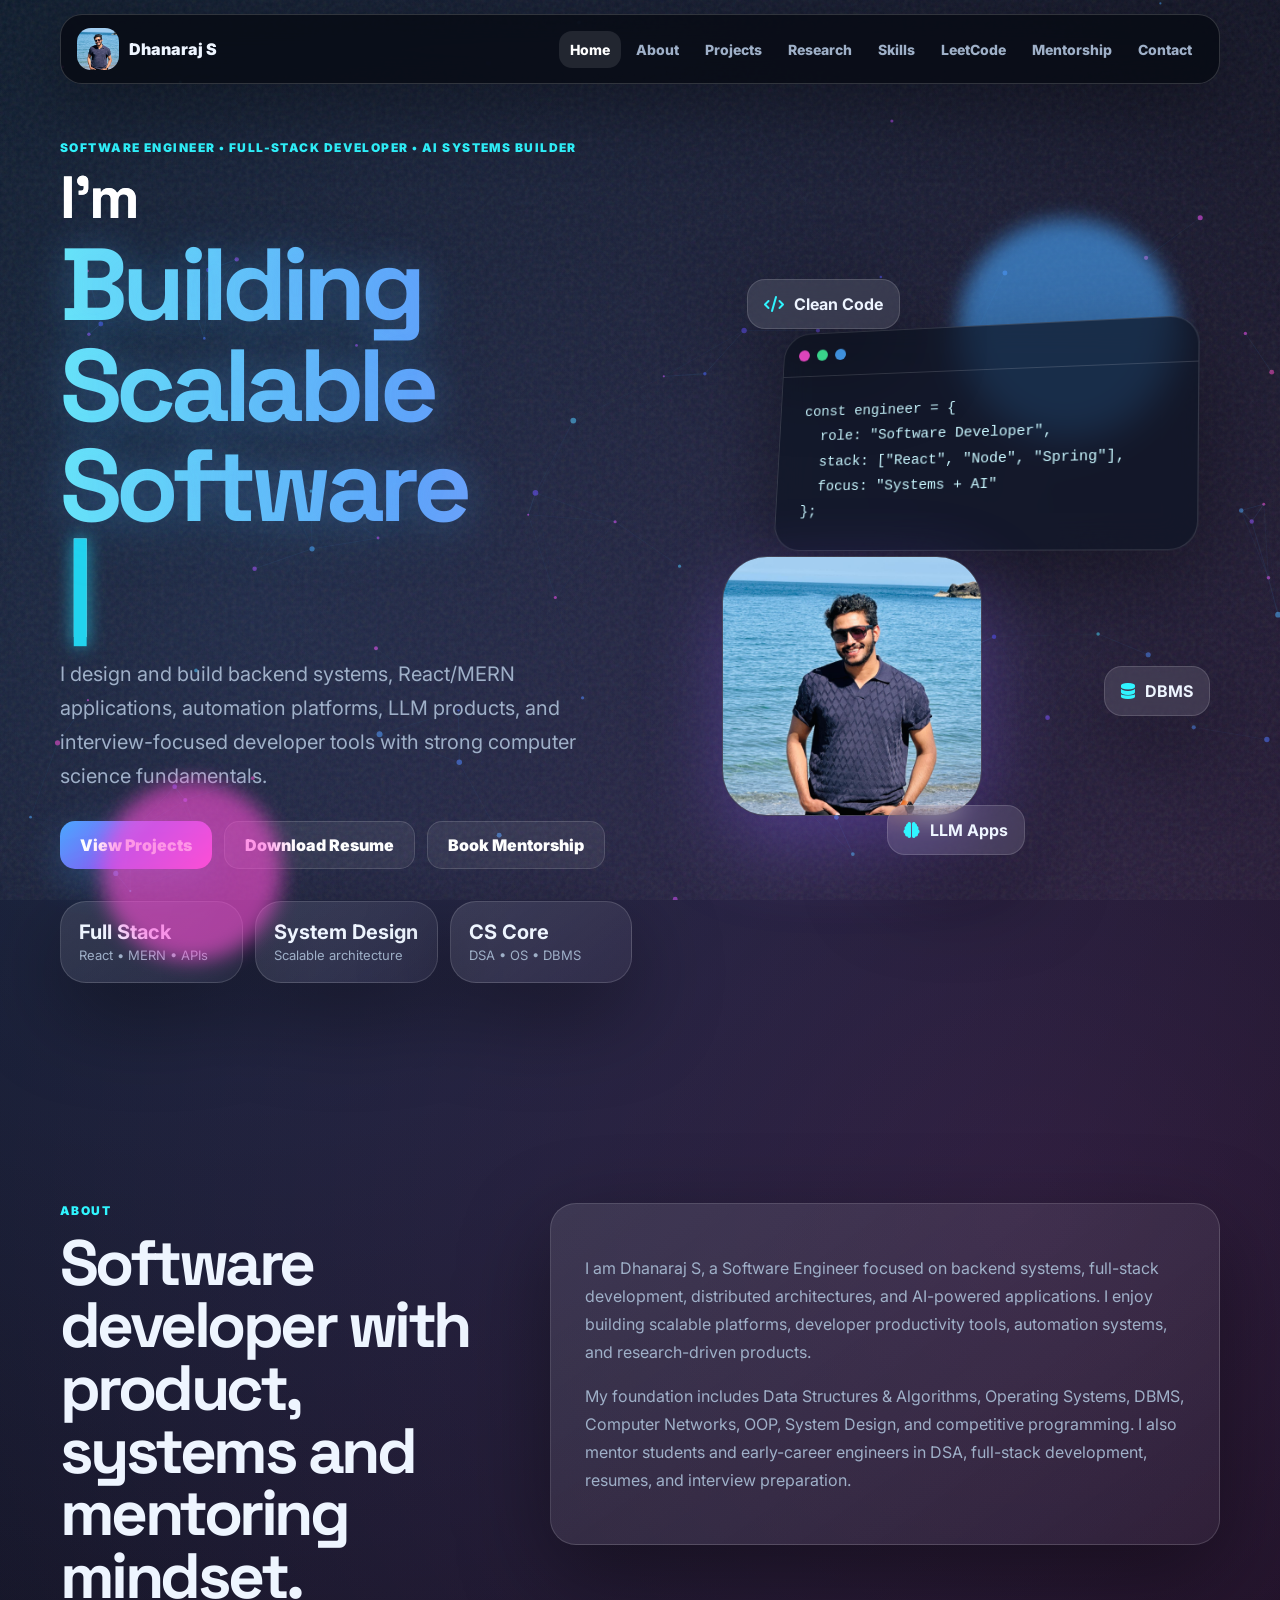
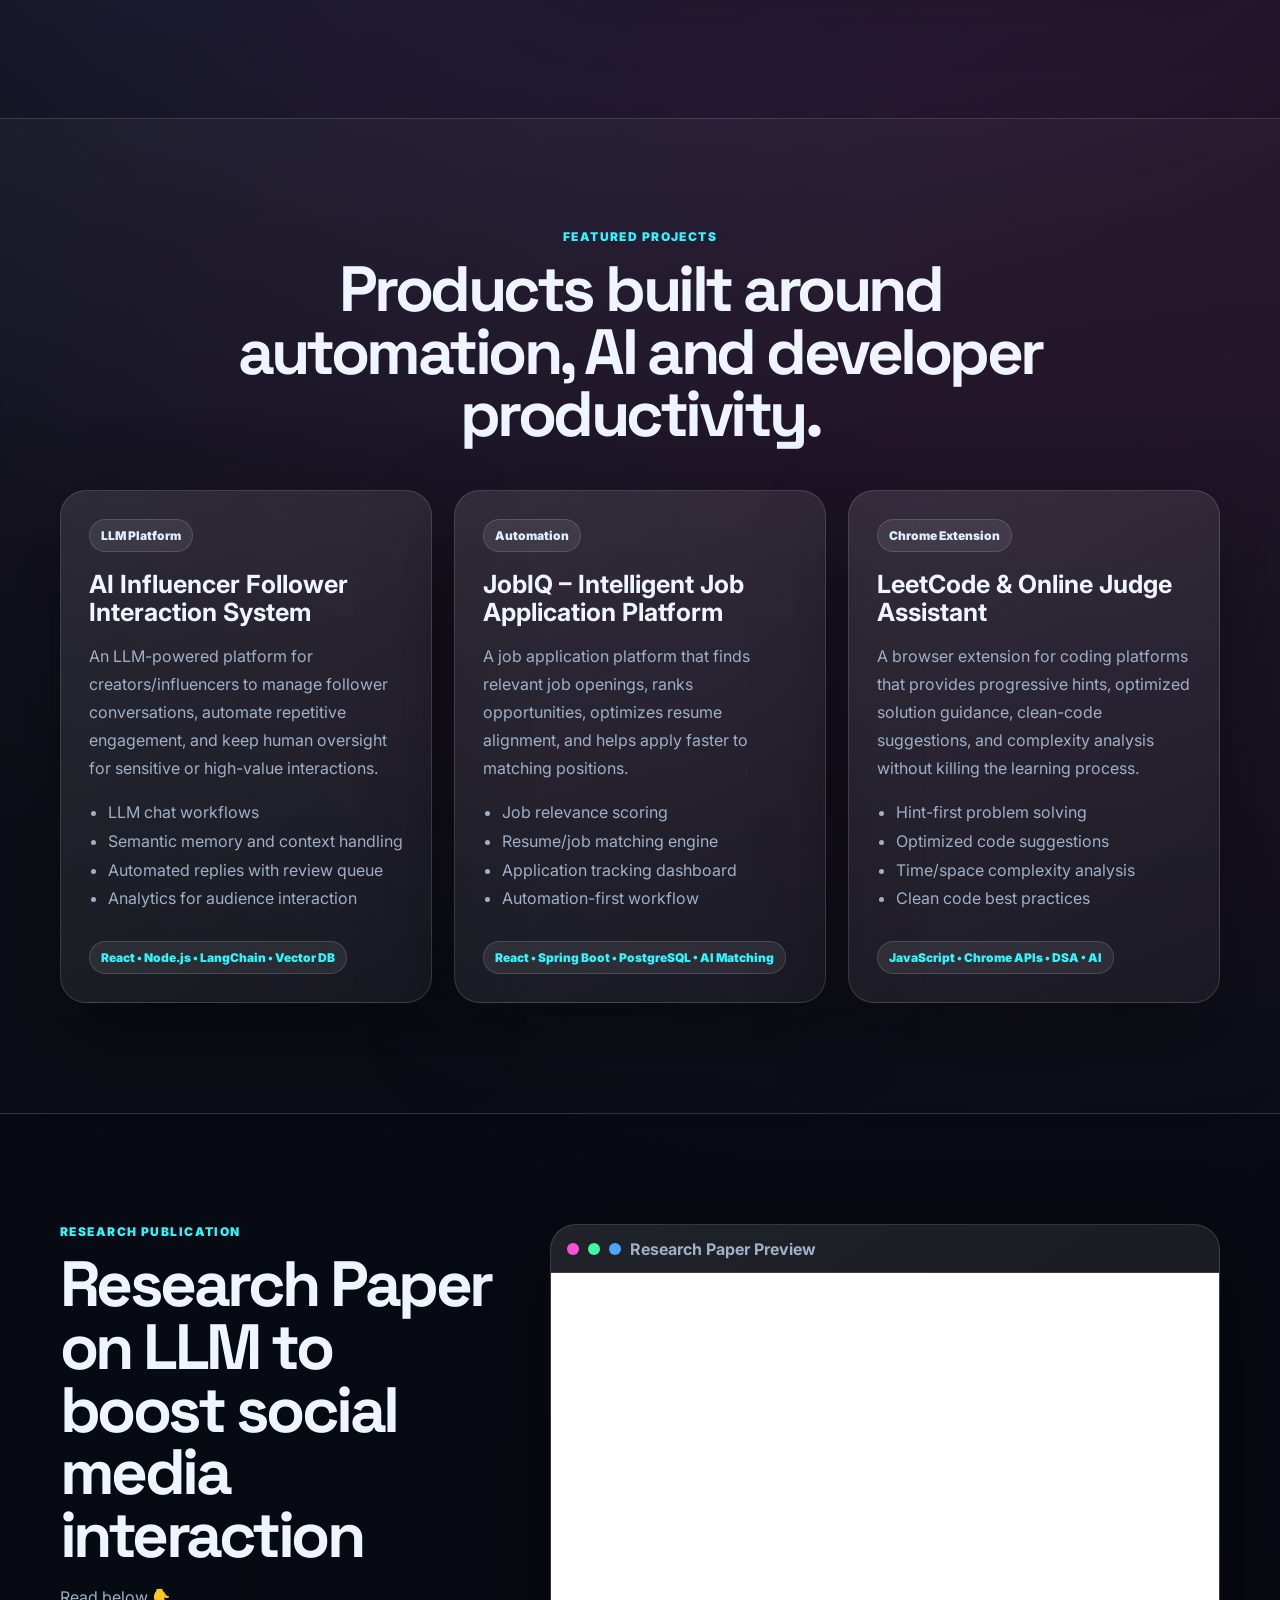
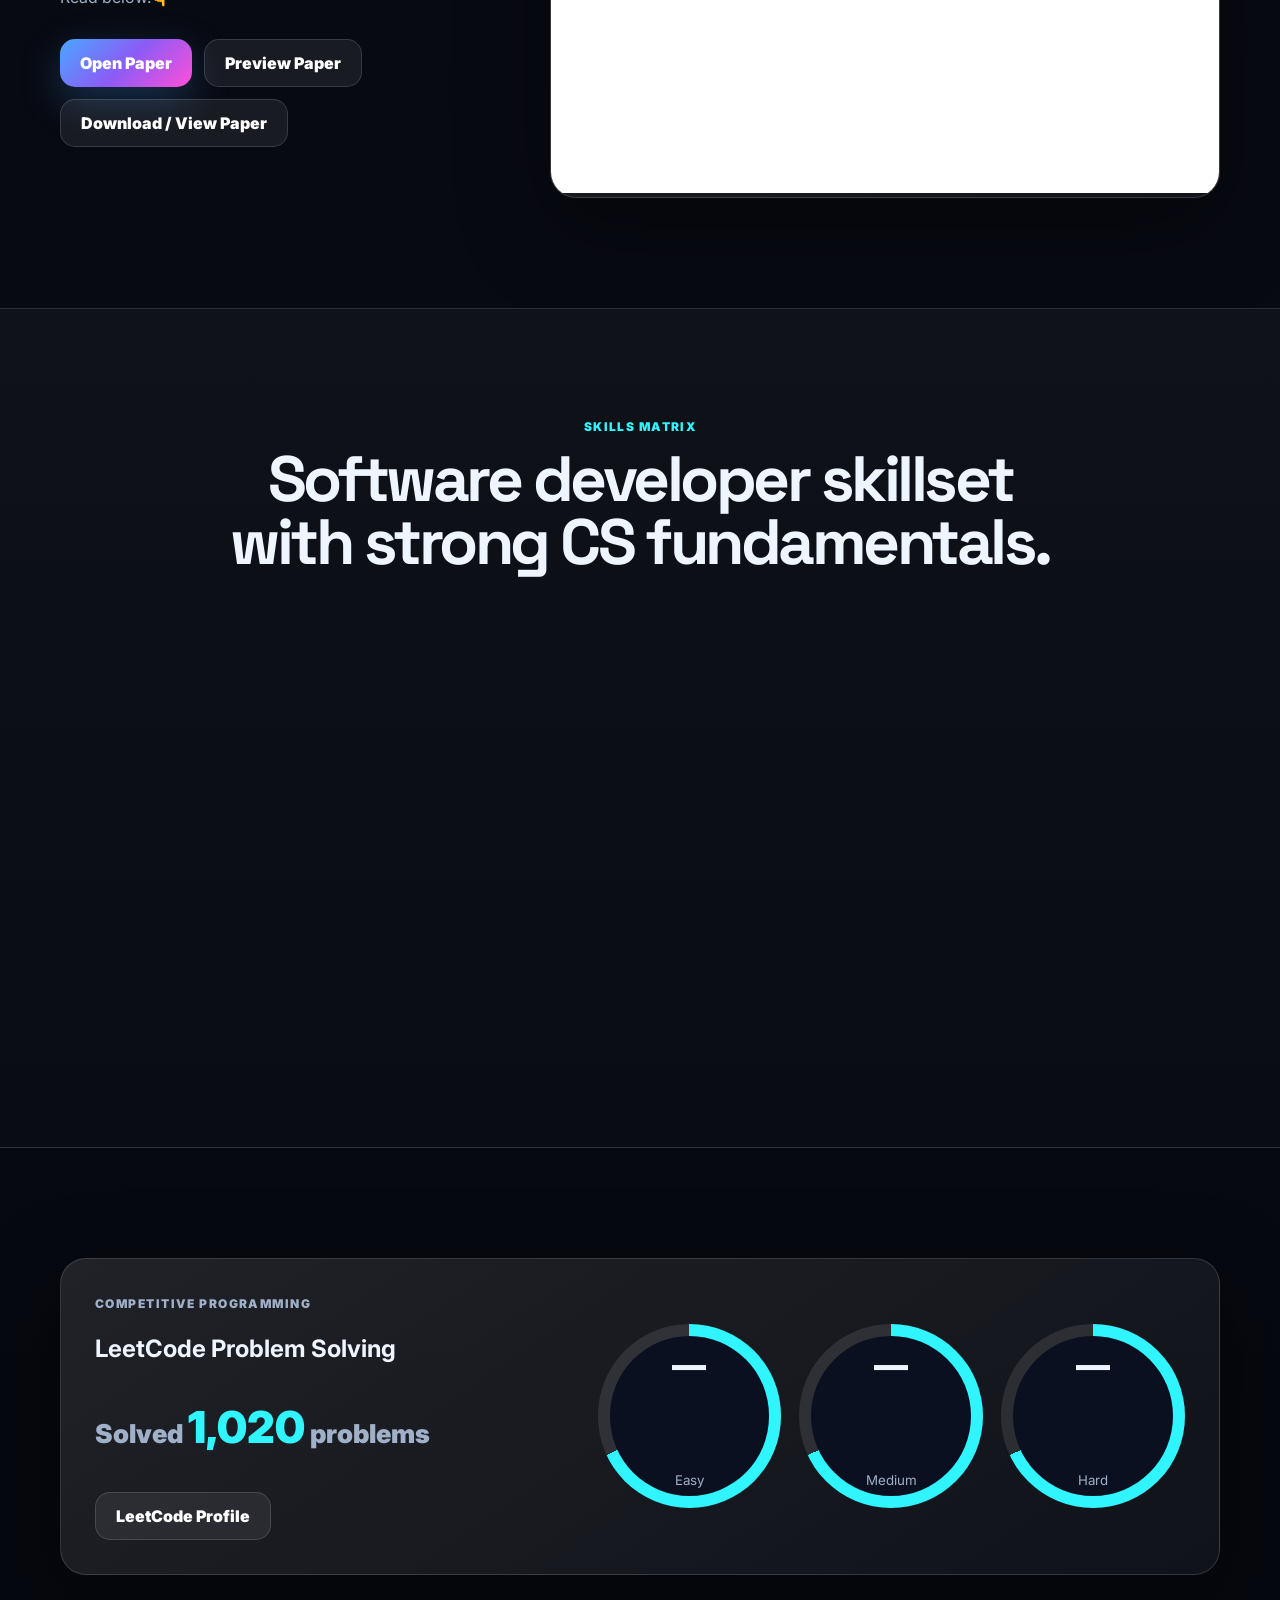
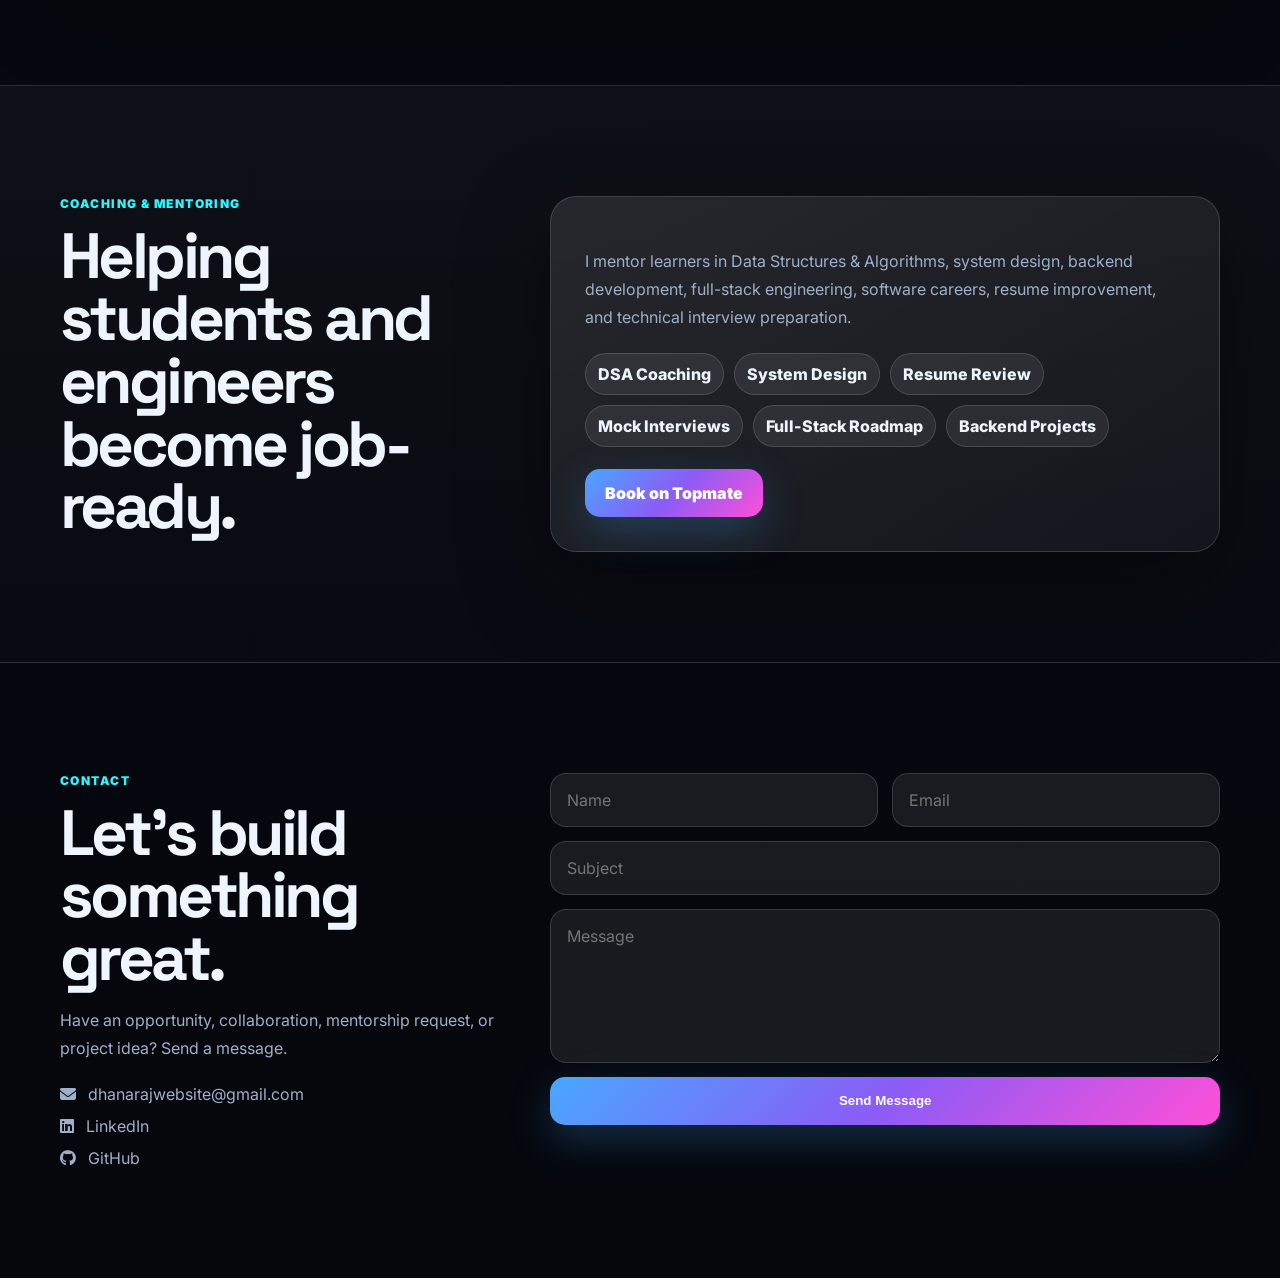
==== index.html @ f724cb5c "Add files via upload" ====
<!DOCTYPE html>
<html lang="en">
<head>
  <meta charset="UTF-8" />
  <meta name="viewport" content="width=device-width, initial-scale=1.0" />
  <title>Dhanaraj S | Software Engineer & Full-Stack Developer</title>
  <link rel="icon" href="favicon.ico" />
  <link rel="preconnect" href="https://fonts.googleapis.com" />
  <link rel="preconnect" href="https://fonts.gstatic.com" crossorigin />
  <link href="https://fonts.googleapis.com/css2?family=Inter:wght@400;500;600;700;800;900&family=Space+Grotesk:wght@500;600;700&display=swap" rel="stylesheet" />
  <link rel="stylesheet" href="https://cdnjs.cloudflare.com/ajax/libs/font-awesome/6.1.2/css/all.min.css" />
  <link rel="stylesheet" href="style.css" />
</head>
<body>
  <canvas id="meshCanvas" aria-hidden="true"></canvas>
  <div class="grain" aria-hidden="true"></div>

  <header class="site-header">
    <a class="brand" href="#home"><img src="images/profile_main.jpeg" alt="Dhanaraj S"><span>Dhanaraj S</span></a>
    <button class="nav-toggle" aria-label="Open navigation menu" aria-controls="primaryNav" aria-expanded="false"><span></span><span></span><span></span></button>
    <nav class="site-nav" id="primaryNav">
      <a href="#home">Home</a><a href="#about">About</a><a href="#projects">Projects</a><a href="#research">Research</a><a href="#skills">Skills</a><a href="#leetcode">LeetCode</a><a href="#mentorship">Mentorship</a><a href="#contact">Contact</a>
    </nav>
  </header>

  <main>
    <section class="hero section" id="home">
      <div class="hero-orb orb-a"></div><div class="hero-orb orb-b"></div>
      <div class="wrap hero-grid">
        <div class="hero-copy reveal">
          <p class="eyebrow">Software Engineer • Full-Stack Developer • AI Systems Builder</p>
          <h1><span class="typing-prefix">I’m</span> <span class="typing-gradient" id="typewriter">Building Scalable Software</span><span class="typing-cursor">|</span></h1>
          <p class="hero-text">I design and build backend systems, React/MERN applications, automation platforms, LLM products, and interview-focused developer tools with strong computer science fundamentals.</p>
          <div class="hero-actions">
            <a class="btn primary" href="#projects">View Projects</a>
            <a class="btn ghost" href="Dhanaraj_Resume_Latest.pdf">Download Resume</a>
            <a class="btn ghost" href="https://topmate.io/dhanaraj_sujatha10/">Book Mentorship</a>
          </div>
          <div class="metrics">
            <div><strong>Full Stack</strong><span>React • MERN • APIs</span></div>
            <div><strong>System Design</strong><span>Scalable architecture</span></div>
            <div><strong>CS Core</strong><span>DSA • OS • DBMS</span></div>
          </div>
        </div>
        <div class="hero-visual reveal delay-1">
          <div class="device-card float-card">
            <div class="code-top"><span></span><span></span><span></span></div>
            <pre><code>const engineer = {
  role: "Software Developer",
  stack: ["React", "Node", "Spring"],
  focus: "Systems + AI"
};</code></pre>
          </div>
          <div class="profile-sphere"><img src="images/profile_main.jpeg" alt="Dhanaraj S"></div>
          <div class="mini-card card-a"><i class="fa-solid fa-code"></i><b>Clean Code</b></div>
          <div class="mini-card card-b"><i class="fa-solid fa-database"></i><b>DBMS</b></div>
          <div class="mini-card card-c"><i class="fa-solid fa-brain"></i><b>LLM Apps</b></div>
        </div>
      </div>
    </section>

    <section class="section about" id="about">
      <div class="wrap two-col">
        <div class="section-title reveal"><p class="eyebrow">About</p><h2>Software developer with product, systems and mentoring mindset.</h2></div>
        <div class="glass reveal delay-1">
          <p>I am Dhanaraj S, a Software Engineer focused on backend systems, full-stack development, distributed architectures, and AI-powered applications. I enjoy building scalable platforms, developer productivity tools, automation systems, and research-driven products.</p>
          <p>My foundation includes Data Structures & Algorithms, Operating Systems, DBMS, Computer Networks, OOP, System Design, and competitive programming. I also mentor students and early-career engineers in DSA, full-stack development, resumes, and interview preparation.</p>
        </div>
      </div>
    </section>

    <section class="section projects dark" id="projects">
      <div class="wrap">
        <div class="section-title center reveal"><p class="eyebrow">Featured Projects</p><h2>Products built around automation, AI and developer productivity.</h2></div>
        <div class="project-grid">
          <article class="project-card reveal"><span class="tag">LLM Platform</span><h3>AI Influencer Follower Interaction System</h3><p>An LLM-powered platform for creators/influencers to manage follower conversations, automate repetitive engagement, and keep human oversight for sensitive or high-value interactions.</p><ul><li>LLM chat workflows</li><li>Semantic memory and context handling</li><li>Automated replies with review queue</li><li>Analytics for audience interaction</li></ul><div class="stack">React • Node.js • LangChain • Vector DB</div></article>
          <article class="project-card reveal delay-1"><span class="tag">Automation</span><h3>JobIQ – Intelligent Job Application Platform</h3><p>A job application platform that finds relevant job openings, ranks opportunities, optimizes resume alignment, and helps apply faster to matching positions.</p><ul><li>Job relevance scoring</li><li>Resume/job matching engine</li><li>Application tracking dashboard</li><li>Automation-first workflow</li></ul><div class="stack">React • Spring Boot • PostgreSQL • AI Matching</div></article>
          <article class="project-card reveal delay-2"><span class="tag">Chrome Extension</span><h3>LeetCode & Online Judge Assistant</h3><p>A browser extension for coding platforms that provides progressive hints, optimized solution guidance, clean-code suggestions, and complexity analysis without killing the learning process.</p><ul><li>Hint-first problem solving</li><li>Optimized code suggestions</li><li>Time/space complexity analysis</li><li>Clean code best practices</li></ul><div class="stack">JavaScript • Chrome APIs • DSA • AI</div></article>
        </div>
      </div>
    </section>

    <section class="section research" id="research">
      <div class="wrap research-grid">
        <div class="section-title reveal"><p class="eyebrow">Research Publication</p><h2>Research Paper on LLM to boost social media interaction</h2><p>Read below.👇</p><div class="hero-actions"><a class="btn primary" href="https://drive.google.com/file/d/1NjBheXpmYbpDRc-nkQURP0CThaM_tnl5/view?usp=sharing" target="_blank" rel="noreferrer">Open Paper</a><a class="btn ghost" href="#paperPreview">Preview Paper</a><a class="btn ghost" href="https://drive.google.com/file/d/1NjBheXpmYbpDRc-nkQURP0CThaM_tnl5/view?usp=sharing" target="_blank" rel="noreferrer">Download / View Paper</a></div></div>
        <div class="paper-card reveal delay-1" id="paperPreview"><div class="browser-bar"><span></span><span></span><span></span><b>Research Paper Preview</b></div><iframe title="Research paper preview" src="https://drive.google.com/file/d/1NjBheXpmYbpDRc-nkQURP0CThaM_tnl5/preview" allow="autoplay"></iframe></div>
      </div>
    </section>

    <section class="section skills dark" id="skills">
      <div class="wrap">
        <div class="section-title center reveal"><p class="eyebrow">Skills Matrix</p><h2>Software developer skillset with strong CS fundamentals.</h2></div>
        <div class="skill-matrix">
          <div class="skill-box reveal"><h3>Full-Stack</h3><p>React, Next.js, JavaScript, TypeScript, Tailwind, Redux, responsive UI</p></div>
          <div class="skill-box reveal"><h3>Backend</h3><p>Node.js, Express.js, Spring Boot, REST APIs, Auth, Microservices</p></div>
          <div class="skill-box reveal"><h3>MERN</h3><p>MongoDB, Express, React, Node.js, API design, deployment workflows</p></div>
          <div class="skill-box reveal"><h3>Databases</h3><p>PostgreSQL, MySQL, MongoDB, Redis, schema design, query optimization</p></div>
          <div class="skill-box reveal"><h3>Computer Science</h3><p>DSA, OS, DBMS, CN, OOP, Distributed Systems, System Design</p></div>
          <div class="skill-box reveal"><h3>AI & LLM</h3><p>LangChain, RAG, vector databases, prompt engineering, AI agents</p></div>
          <div class="skill-box reveal"><h3>DevOps</h3><p>Docker, Kubernetes, AWS, Linux, GitHub Actions, CI/CD</p></div>
          <div class="skill-box reveal"><h3>Competitive Programming</h3><p>LeetCode, algorithms, problem solving, interview preparation</p></div>
        </div>
      </div>
    </section>

    <section class="section leetcode" id="leetcode">
      <div class="wrap leetcode-card glass reveal">
        <div><p class="eyebrow">Competitive Programming</p><h2>LeetCode Problem Solving</h2><p class="solved">Solved <span class="prob-count" data-fallback="1020">loading…</span> problems</p><a class="btn ghost" href="https://leetcode.com/dan_stark123/">LeetCode Profile</a></div>
        <div class="rings"><div class="ring ring-easy"><span>—</span><small>Easy</small></div><div class="ring ring-medium"><span>—</span><small>Medium</small></div><div class="ring ring-hard"><span>—</span><small>Hard</small></div></div>
      </div>
    </section>

    <section class="section mentorship dark" id="mentorship">
      <div class="wrap two-col">
        <div class="section-title reveal"><p class="eyebrow">Coaching & Mentoring</p><h2>Helping students and engineers become job-ready.</h2></div>
        <div class="glass reveal delay-1"><p>I mentor learners in Data Structures & Algorithms, system design, backend development, full-stack engineering, software careers, resume improvement, and technical interview preparation.</p><div class="mentor-list"><span>DSA Coaching</span><span>System Design</span><span>Resume Review</span><span>Mock Interviews</span><span>Full-Stack Roadmap</span><span>Backend Projects</span></div><a class="btn primary" href="https://topmate.io/dhanaraj_sujatha10/">Book on Topmate</a></div>
      </div>
    </section>

    <section class="section contact" id="contact">
      <div class="wrap contact-grid">
        <div class="section-title reveal"><p class="eyebrow">Contact</p><h2>Let’s build something great.</h2><p>Have an opportunity, collaboration, mentorship request, or project idea? Send a message.</p><div class="contact-links"><a href="mailto:dhanarajwebsite@gmail.com"><i class="fa-solid fa-envelope"></i>dhanarajwebsite@gmail.com</a><a href="https://www.linkedin.com/in/dhanaraj-s-7a6147138"><i class="fa-brands fa-linkedin"></i>LinkedIn</a><a href="https://github.com/dhanarajappu456"><i class="fa-brands fa-github"></i>GitHub</a></div></div>
        <form class="contact-form reveal delay-1" id="contactForm" action="https://formsubmit.co/dhanarajwebsite@gmail.com" method="POST">
          <input type="hidden" name="_captcha" value="false"><input type="hidden" name="_template" value="table"><input type="hidden" name="_next" value="https://dhanarajappu456.github.io/thankyou.html"><input type="hidden" name="_subject" value="New portfolio contact message">
          <div class="form-row"><input type="text" placeholder="Name" name="name" required><input type="email" placeholder="Email" name="email" required></div>
          <input type="text" placeholder="Subject" name="subject" required><textarea name="message" placeholder="Message" rows="6" required></textarea>
          <button class="btn primary" type="submit">Send Message</button><p class="form-note"></p>
        </form>
      </div>
    </section>
  </main>
  <a class="scroll-up-btn" href="#home"><i class="fa-solid fa-arrow-up"></i></a>
  <script src="script.js"></script>
</body>
</html>
---- style.css ----
:root{--bg:#070b14;--bg2:#0b1020;--card:rgba(255,255,255,.075);--line:rgba(255,255,255,.14);--text:#eef5ff;--muted:#9fb0c8;--blue:#49a7ff;--cyan:#30f5ff;--violet:#8b5cf6;--pink:#ff4fd8;--green:#43f7a2;--shadow:0 30px 90px rgba(0,0,0,.4)}*{box-sizing:border-box}html{scroll-behavior:smooth;overflow-x:hidden}body{margin:0;background:radial-gradient(circle at 20% 10%,rgba(73,167,255,.18),transparent 28%),radial-gradient(circle at 80% 20%,rgba(255,79,216,.16),transparent 32%),linear-gradient(180deg,var(--bg),#080a12 55%,#05070d);color:var(--text);font-family:Inter,system-ui,sans-serif;overflow-x:hidden}a{color:inherit;text-decoration:none}img{max-width:100%;display:block}.wrap{width:min(1160px,calc(100% - 36px));margin:auto}.section{position:relative;padding:110px 0}.dark{background:linear-gradient(180deg,rgba(255,255,255,.035),rgba(255,255,255,.015));border-block:1px solid var(--line)}.grain{position:fixed;inset:0;pointer-events:none;opacity:.09;background-image:url("data:image/svg+xml,%3Csvg viewBox='0 0 250 250' xmlns='http://www.w3.org/2000/svg'%3E%3Cfilter id='n'%3E%3CfeTurbulence type='fractalNoise' baseFrequency='.8' numOctaves='3'/%3E%3C/filter%3E%3Crect width='100%25' height='100%25' filter='url(%23n)'/%3E%3C/svg%3E")}#meshCanvas{position:fixed;inset:0;width:100%;height:100%;pointer-events:none;z-index:-1}.site-header{position:fixed;top:14px;left:50%;transform:translateX(-50%);z-index:50;width:min(1160px,calc(100% - 28px));height:70px;display:flex;align-items:center;justify-content:space-between;padding:0 16px;border:1px solid rgba(255,255,255,.16);border-radius:22px;background:rgba(7,11,20,.86);box-shadow:0 20px 70px rgba(0,0,0,.35);backdrop-filter:blur(18px);contain:layout paint}.brand{display:flex;align-items:center;gap:10px;font-weight:900;white-space:nowrap}.brand img{width:42px;height:42px;border-radius:14px;object-fit:cover}.site-nav{display:flex;gap:4px;align-items:center}.site-nav a{padding:10px 11px;border-radius:13px;color:var(--muted);font-size:14px;font-weight:800;white-space:nowrap}.site-nav a:hover,.site-nav a.active{color:#fff;background:rgba(255,255,255,.1)}.nav-toggle{display:none;background:transparent;border:0;width:44px;height:44px}.nav-toggle span{display:block;height:2px;background:white;margin:7px;border-radius:9px}.hero{min-height:100vh;display:grid;place-items:center;padding-top:140px}.hero-grid{display:grid;grid-template-columns:1.05fr .95fr;gap:70px;align-items:center}.eyebrow{margin:0 0 14px;color:var(--cyan);font-weight:900;letter-spacing:.12em;text-transform:uppercase;font-size:12px}.hero h1,.section-title h2{font-family:"Space Grotesk",Inter,sans-serif;line-height:.98;letter-spacing:-.055em;margin:0}.hero h1{font-size:clamp(54px,8vw,104px);max-width:850px;background:linear-gradient(100deg,#fff,#bfe8ff 38%,#d8c8ff 70%,#fff);-webkit-background-clip:text;color:transparent}.hero-text{font-size:20px;line-height:1.7;color:var(--muted);max-width:760px}.btn{display:inline-flex;align-items:center;justify-content:center;gap:9px;min-height:48px;padding:0 20px;border-radius:15px;border:1px solid var(--line);font-weight:900;transition:transform .2s ease,background .2s ease}.btn:hover{transform:translateY(-3px)}.primary{background:linear-gradient(135deg,var(--blue),var(--violet),var(--pink));border:0;color:white;box-shadow:0 14px 40px rgba(73,167,255,.25)}.ghost{background:rgba(255,255,255,.07);color:white}.hero-actions{display:flex;gap:12px;flex-wrap:wrap;margin-top:28px}.metrics{display:grid;grid-template-columns:repeat(3,1fr);gap:12px;margin-top:32px}.metrics div,.glass,.project-card,.skill-box,.paper-card,.leetcode-card{border:1px solid var(--line);background:linear-gradient(145deg,rgba(255,255,255,.1),rgba(255,255,255,.045));border-radius:26px;box-shadow:var(--shadow)}.metrics div{padding:18px}.metrics strong{display:block;font-size:20px}.metrics span{color:var(--muted);font-size:13px}.hero-visual{position:relative;min-height:620px;perspective:1200px}.device-card{position:absolute;inset:70px 25px auto auto;width:430px;border:1px solid var(--line);border-radius:28px;background:rgba(12,18,34,.72);box-shadow:var(--shadow);backdrop-filter:blur(16px);transform:rotateY(-14deg) rotateX(8deg);overflow:hidden}.code-top{height:46px;display:flex;align-items:center;gap:8px;padding:0 16px;border-bottom:1px solid var(--line)}.code-top span,.browser-bar span{width:12px;height:12px;border-radius:50%;background:var(--pink)}.code-top span:nth-child(2),.browser-bar span:nth-child(2){background:var(--green)}.code-top span:nth-child(3),.browser-bar span:nth-child(3){background:var(--blue)}pre{margin:0;padding:26px;color:#c9f7ff;line-height:1.75;font-size:15px}.profile-sphere{position:absolute;left:20px;bottom:55px;width:260px;height:260px;border-radius:45px;overflow:hidden;border:1px solid var(--line);box-shadow:0 30px 80px rgba(139,92,246,.35);animation:float 5s ease-in-out infinite}.profile-sphere img{width:100%;height:100%;object-fit:cover}.mini-card{position:absolute;display:flex;align-items:center;gap:10px;padding:14px 16px;border:1px solid var(--line);border-radius:18px;background:rgba(255,255,255,.1);box-shadow:var(--shadow);backdrop-filter:blur(12px);font-weight:900;animation:float 6s ease-in-out infinite}.mini-card i{color:var(--cyan)}.card-a{top:28px;left:45px}.card-b{right:10px;bottom:155px;animation-delay:1s}.card-c{left:185px;bottom:16px;animation-delay:2s}.hero-orb{position:absolute;border-radius:50%;filter:blur(10px);opacity:.6;animation:pulse 7s ease-in-out infinite}.orb-a{width:220px;height:220px;right:8%;top:20%;background:var(--blue)}.orb-b{width:180px;height:180px;left:8%;bottom:12%;background:var(--pink);animation-delay:2s}.two-col,.research-grid,.contact-grid{display:grid;grid-template-columns:.8fr 1.2fr;gap:44px;align-items:start}.section-title h2{font-size:clamp(38px,5vw,68px)}.section-title p:not(.eyebrow),.glass p,.project-card p,.skill-box p{color:var(--muted);line-height:1.75}.center{text-align:center;max-width:860px;margin:0 auto 44px}.glass{padding:34px}.project-grid{display:grid;grid-template-columns:repeat(3,1fr);gap:22px}.project-card{padding:28px;position:relative;overflow:hidden;transition:.25s ease}.project-card:before{content:"";position:absolute;inset:-1px;background:linear-gradient(135deg,rgba(73,167,255,.2),transparent,rgba(255,79,216,.18));opacity:0;transition:.25s}.project-card:hover{transform:translateY(-8px)}.project-card:hover:before{opacity:1}.project-card>*{position:relative}.tag,.stack{display:inline-flex;border:1px solid var(--line);border-radius:999px;padding:8px 11px;color:#dceeff;background:rgba(255,255,255,.08);font-weight:900;font-size:12px}.project-card h3{font-size:25px;line-height:1.12;margin:18px 0 10px}.project-card ul{color:var(--muted);line-height:1.8;padding-left:19px}.stack{margin-top:12px;color:var(--cyan)}.paper-card{overflow:hidden}.browser-bar{height:48px;display:flex;align-items:center;gap:9px;padding:0 16px;border-bottom:1px solid var(--line);color:var(--muted)}.paper-card iframe{width:100%;height:520px;border:0;background:white}.paper-note{padding:0 18px 18px;color:var(--muted)}.skill-matrix{display:grid;grid-template-columns:repeat(4,1fr);gap:18px}.skill-box{padding:24px}.skill-box h3{margin:0 0 10px}.leetcode-card{padding:34px;display:grid;grid-template-columns:.9fr 1.1fr;gap:22px;align-items:center}.solved{font-size:26px;font-weight:900}.prob-count{font-size:44px;color:var(--cyan)}.rings{display:grid;grid-template-columns:repeat(3,1fr);gap:18px}.ring{--p:0;aspect-ratio:1;border-radius:50%;display:grid;place-items:center;background:conic-gradient(var(--cyan) calc(var(--p)*1%),rgba(255,255,255,.1) 0);position:relative}.ring:before{content:"";position:absolute;inset:12px;border-radius:50%;background:#0b1020}.ring span,.ring small{position:relative;z-index:1}.ring span{font-size:34px;font-weight:900}.ring small{display:block;color:var(--muted);margin-top:46px}.mentor-list{display:flex;gap:10px;flex-wrap:wrap;margin:22px 0}.mentor-list span{padding:10px 12px;border-radius:999px;background:rgba(255,255,255,.08);border:1px solid var(--line);font-weight:800}.contact-links{display:grid;gap:12px;margin-top:22px}.contact-links a{display:flex;gap:12px;align-items:center;color:var(--muted)}.contact-form{display:grid;gap:14px}.form-row{display:grid;grid-template-columns:1fr 1fr;gap:14px}input,textarea{width:100%;border:1px solid var(--line);border-radius:16px;background:rgba(255,255,255,.08);color:white;padding:16px;font:inherit;outline:none}textarea{resize:vertical}.form-note{min-height:20px;color:var(--cyan);margin:0}.scroll-up-btn{position:fixed;right:22px;bottom:22px;width:48px;height:48px;border-radius:16px;background:linear-gradient(135deg,var(--blue),var(--violet));display:grid;place-items:center;opacity:0;pointer-events:none;transition:.2s;z-index:40}.scroll-up-btn.show{opacity:1;pointer-events:auto}.reveal{opacity:0;transform:translateY(28px);transition:.7s ease}.reveal.visible{opacity:1;transform:none}.delay-1{transition-delay:.12s}.delay-2{transition-delay:.22s}@keyframes float{50%{transform:translateY(-16px) rotate(-1deg)}}@keyframes pulse{50%{transform:scale(1.16);opacity:.35}}
@media(max-width:980px){body{background:#070b14}.site-header{top:0;left:0;right:0;width:100%;height:64px;transform:none;border-radius:0;border-left:0;border-right:0;padding:0 14px;backdrop-filter:none;background:rgba(7,11,20,.97)}.nav-toggle{display:block}.site-nav{position:fixed;top:64px;left:0;right:0;width:100%;display:grid;grid-template-columns:1fr;background:#09101f;border-bottom:1px solid var(--line);padding:10px;max-height:0;overflow:hidden;transition:max-height .25s ease}.site-nav.open{max-height:520px}.site-nav a{padding:14px;width:100%}.section{padding:78px 0}.hero{padding-top:105px;min-height:auto}.hero-grid,.two-col,.research-grid,.contact-grid,.leetcode-card{grid-template-columns:1fr;gap:28px}.hero h1{font-size:clamp(44px,12vw,70px)}.hero-text{font-size:17px}.metrics{grid-template-columns:1fr}.hero-visual{min-height:440px}.device-card{position:relative;inset:auto;width:100%;transform:none;backdrop-filter:none}.profile-sphere{width:150px;height:150px;left:12px;bottom:8px;border-radius:30px;animation:none}.mini-card{animation:none;backdrop-filter:none}.card-a{top:8px;left:8px}.card-b{right:8px;bottom:95px}.card-c{left:auto;right:8px;bottom:18px}.project-grid,.skill-matrix{grid-template-columns:1fr}.paper-card iframe{height:420px}.rings{grid-template-columns:1fr}.ring{max-width:220px;margin:auto}.hero-orb,#meshCanvas{display:none}.form-row{grid-template-columns:1fr}.btn:hover,.project-card:hover{transform:none}.reveal{transition:.45s ease;transform:translateY(14px)}}@media(max-width:520px){.wrap{width:min(100% - 24px,1160px)}.hero-actions{display:grid}.hero-actions .btn{width:100%}.section-title h2{font-size:36px}.hero h1{font-size:42px}.glass,.project-card,.skill-box,.leetcode-card{border-radius:20px;padding:22px}.paper-card iframe{height:360px}.profile-sphere{display:none}.mini-card{font-size:12px;padding:10px}.brand span{font-size:15px}.brand img{width:36px;height:36px}.prob-count{font-size:36px}}@media(prefers-reduced-motion:reduce){*,*::before,*::after{animation:none!important;transition:none!important;scroll-behavior:auto!important}}

/* COMPLETE MOBILE + HERO TYPING FIX */
.typing-prefix{display:block;color:#ffffff;-webkit-text-fill-color:#ffffff;background:none;font-size:.58em;letter-spacing:-.035em;margin-bottom:8px}
.typing-gradient{display:inline-block;min-height:1.05em;background:linear-gradient(90deg,#67e8f9 0%,#60a5fa 28%,#a78bfa 58%,#f0abfc 82%,#ffffff 100%);background-size:220% auto;-webkit-background-clip:text;background-clip:text;-webkit-text-fill-color:transparent;color:#dbeafe;text-shadow:0 0 38px rgba(96,165,250,.24);animation:textShine 5.5s linear infinite;filter:drop-shadow(0 8px 30px rgba(34,211,238,.13))}.typing-cursor{display:inline-block;margin-left:7px;color:#22d3ee;-webkit-text-fill-color:#22d3ee;animation:cursorBlink .78s steps(2,end) infinite;text-shadow:0 0 18px rgba(34,211,238,.75)}
@keyframes textShine{to{background-position:220% center}}@keyframes cursorBlink{50%{opacity:0}}

@media(max-width:980px){
  body{background:radial-gradient(circle at 15% 7%,rgba(34,211,238,.20),transparent 34%),radial-gradient(circle at 92% 18%,rgba(167,139,250,.18),transparent 36%),radial-gradient(circle at 50% 100%,rgba(73,167,255,.10),transparent 42%),#070b14;}
  .grain{opacity:.06}.site-header{height:66px;min-height:66px;will-change:auto;contain:none;box-shadow:0 16px 50px rgba(0,0,0,.42)}
  .nav-toggle{display:grid;place-items:center;position:relative;z-index:70;border:1px solid rgba(255,255,255,.14);border-radius:14px;background:rgba(255,255,255,.06);padding:0;flex:0 0 44px}.nav-toggle span{position:absolute;width:22px;height:2px;margin:0;transition:transform .22s ease,opacity .18s ease,top .22s ease}.nav-toggle span:nth-child(1){top:14px}.nav-toggle span:nth-child(2){top:21px}.nav-toggle span:nth-child(3){top:28px}.nav-toggle.active span:nth-child(1){top:21px;transform:rotate(45deg)}.nav-toggle.active span:nth-child(2){opacity:0}.nav-toggle.active span:nth-child(3){top:21px;transform:rotate(-45deg)}
  .site-nav{position:fixed;top:76px;left:12px;right:12px;width:auto;display:grid;grid-template-columns:1fr;border:1px solid rgba(255,255,255,.16);border-radius:24px;background:linear-gradient(180deg,rgba(10,16,32,.98),rgba(7,11,20,.98));box-shadow:0 26px 80px rgba(0,0,0,.55);padding:12px;max-height:none;overflow:hidden;opacity:0;pointer-events:none;transform:translateY(-14px) scale(.98);transition:opacity .22s ease,transform .22s ease;backdrop-filter:none;z-index:60}.site-nav.open{opacity:1;pointer-events:auto;transform:translateY(0) scale(1);max-height:none}.site-nav a{padding:15px 16px;border-radius:16px;font-size:15px;border:1px solid transparent}.site-nav a:active,.site-nav a:hover,.site-nav a.active{background:rgba(96,165,250,.13);border-color:rgba(96,165,250,.18)}body.nav-open{overflow:hidden}.hero{overflow:hidden}.hero:before{content:"";position:absolute;inset:72px 8px auto 8px;height:360px;border-radius:40px;background:radial-gradient(circle at 20% 25%,rgba(34,211,238,.22),transparent 34%),radial-gradient(circle at 82% 28%,rgba(244,114,182,.18),transparent 32%),linear-gradient(135deg,rgba(255,255,255,.055),rgba(255,255,255,.015));border:1px solid rgba(255,255,255,.08);z-index:-1;transform:translateZ(0)}
  .hero h1{font-size:clamp(42px,11vw,70px);line-height:1.02}.typing-prefix{font-size:.46em;margin-bottom:6px}.typing-gradient{filter:drop-shadow(0 6px 18px rgba(34,211,238,.16))}.hero-text{color:#c8d8f4}.hero-visual{min-height:470px}.device-card{background:linear-gradient(145deg,rgba(18,27,52,.92),rgba(9,14,28,.88));box-shadow:0 24px 70px rgba(73,167,255,.16);border-color:rgba(255,255,255,.15);transform:perspective(900px) rotateX(0deg)}.profile-sphere{display:block;width:138px;height:138px;left:10px;bottom:24px;animation:mobileFloat 5s ease-in-out infinite;box-shadow:0 22px 55px rgba(139,92,246,.3)}.mini-card{background:rgba(12,18,34,.84);box-shadow:0 16px 38px rgba(0,0,0,.34);animation:mobileFloat 6s ease-in-out infinite}.card-b{animation-delay:.7s}.card-c{animation-delay:1.2s}.hero-orb{display:block;filter:blur(18px);opacity:.32;animation:mobilePulse 8s ease-in-out infinite;pointer-events:none}.orb-a{width:170px;height:170px;right:-56px;top:130px}.orb-b{width:140px;height:140px;left:-45px;bottom:35%;}.metrics div,.glass,.project-card,.skill-box,.paper-card,.leetcode-card{box-shadow:0 18px 55px rgba(0,0,0,.28);background:linear-gradient(145deg,rgba(255,255,255,.095),rgba(255,255,255,.04))}.project-card:hover,.btn:hover{transform:none}@keyframes mobileFloat{50%{transform:translateY(-10px)}}@keyframes mobilePulse{50%{transform:scale(1.08);opacity:.22}}
}
@media(max-width:520px){.hero h1{font-size:clamp(37px,11vw,48px)}.hero:before{height:330px;border-radius:28px}.hero-visual{min-height:435px}.profile-sphere{width:126px;height:126px}.mini-card{font-size:12px;padding:10px 11px}.paper-card iframe{height:390px}.typing-cursor{margin-left:4px}.section{padding:70px 0}.site-nav{top:74px}}
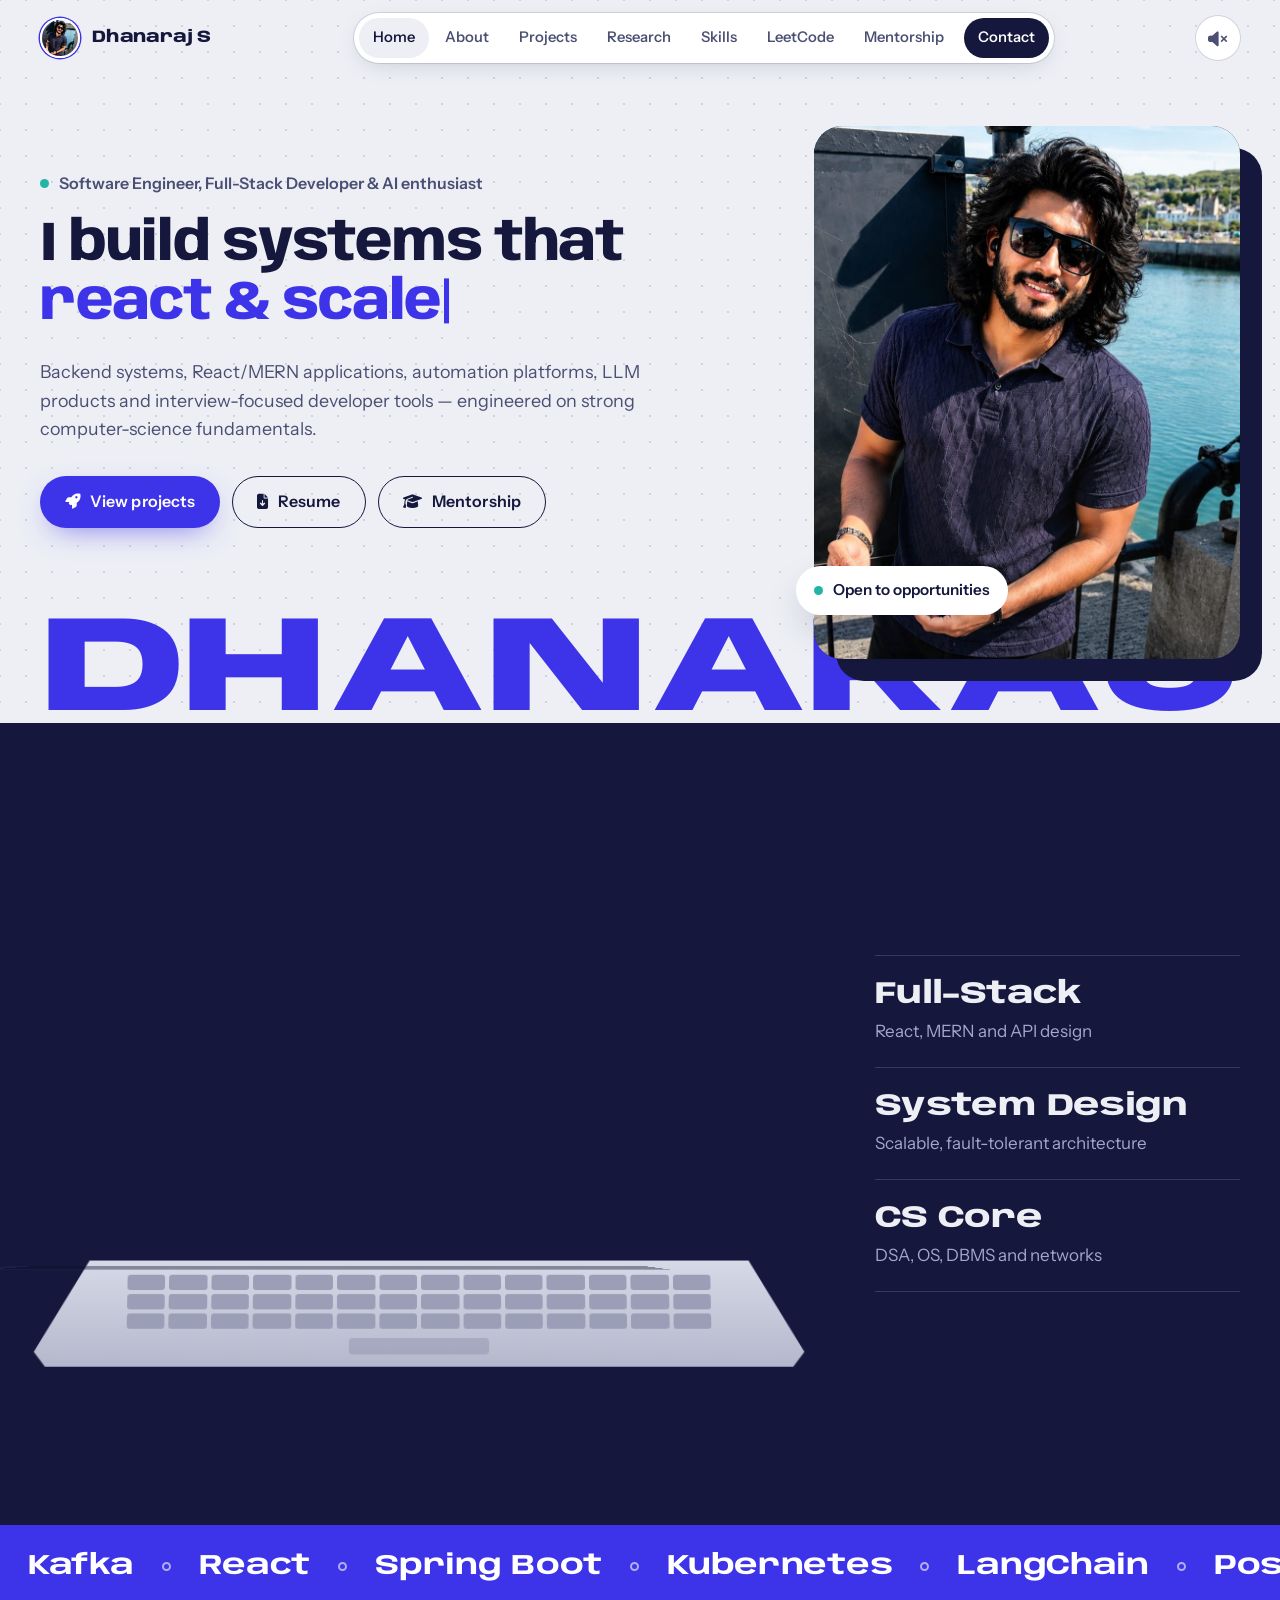
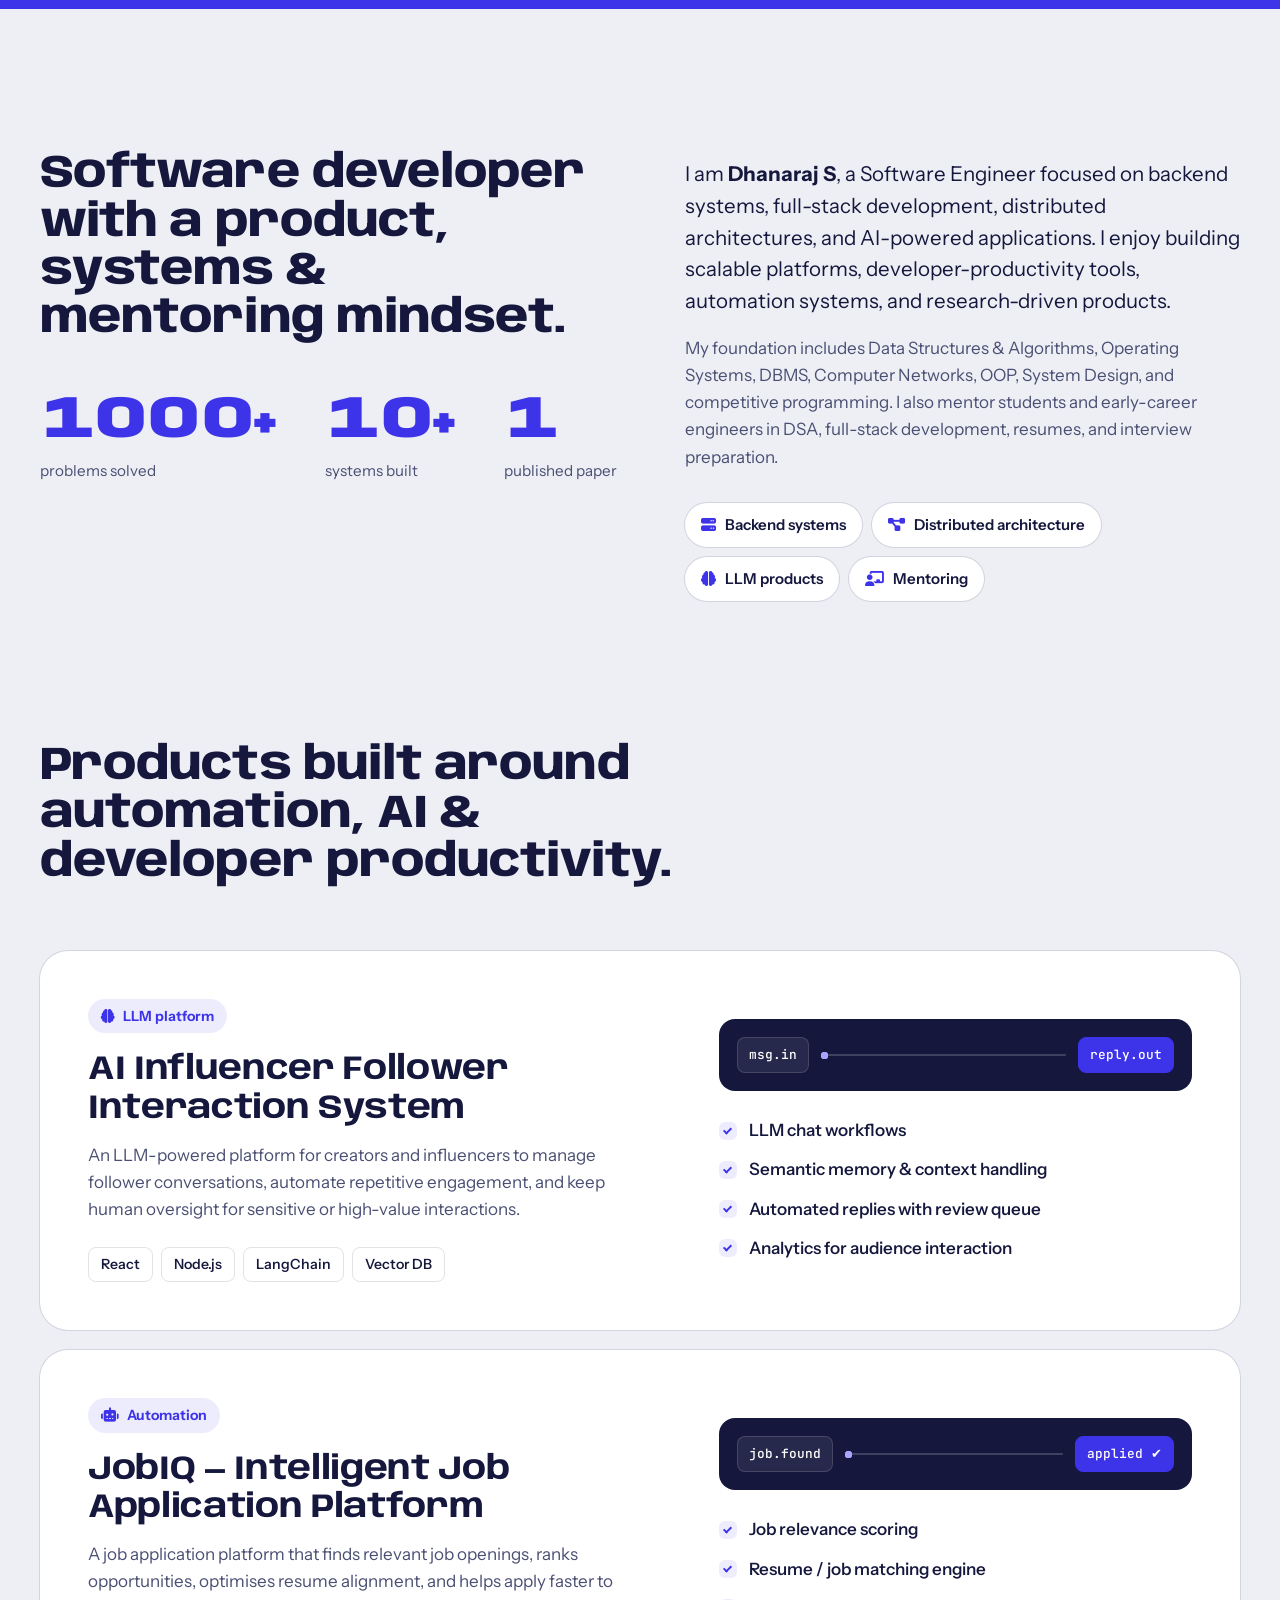
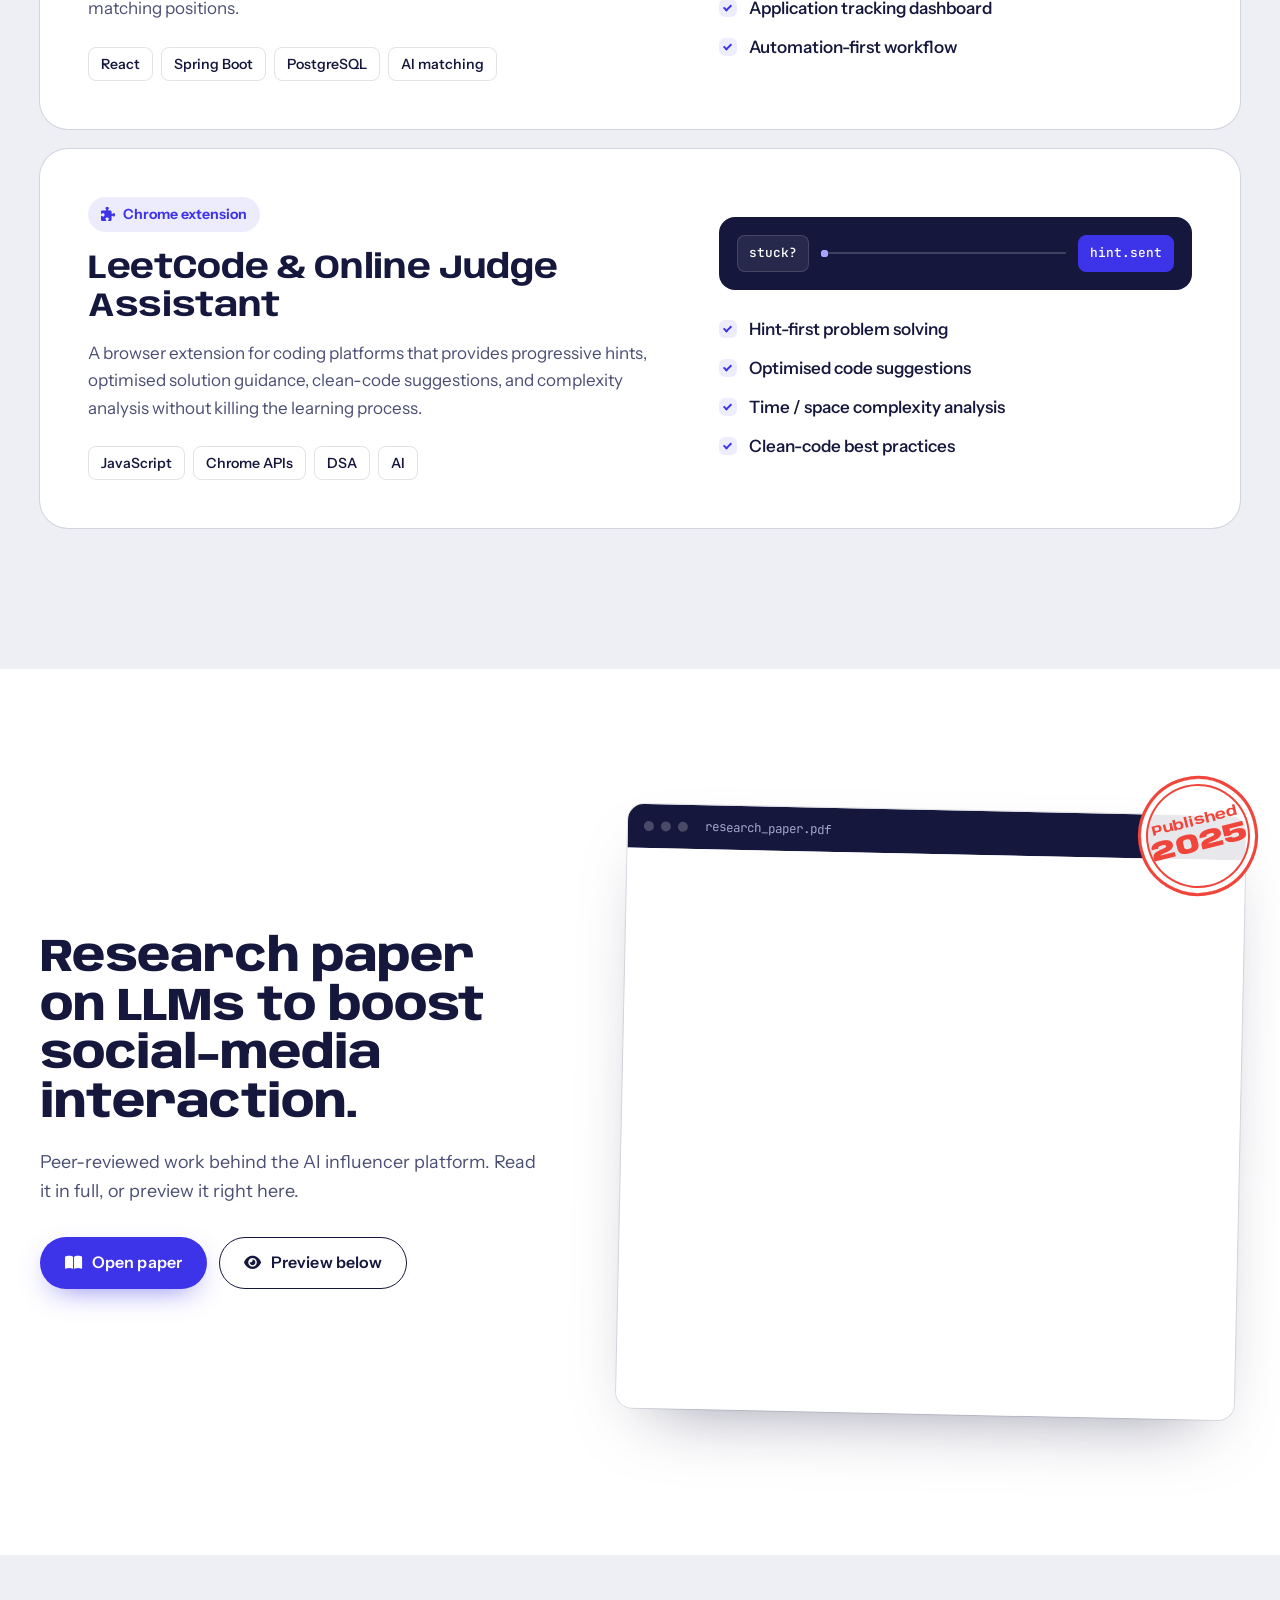
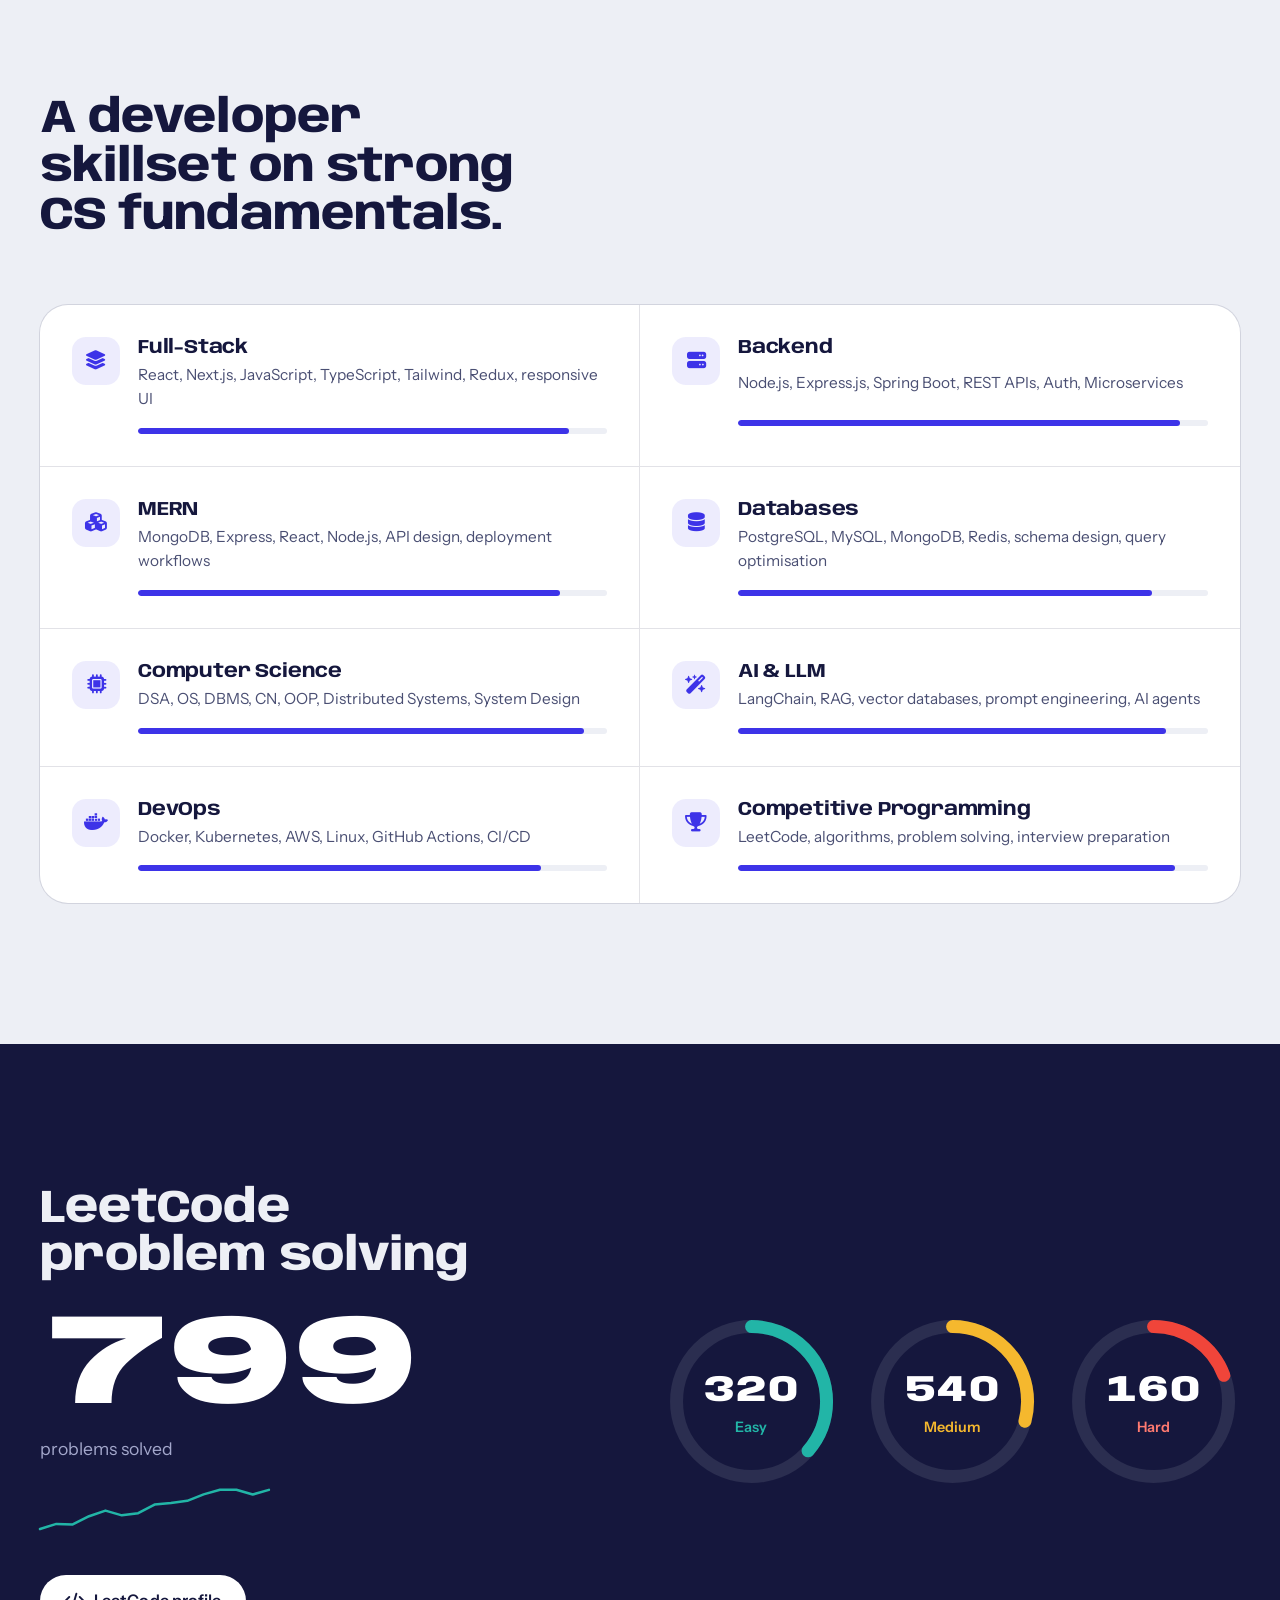
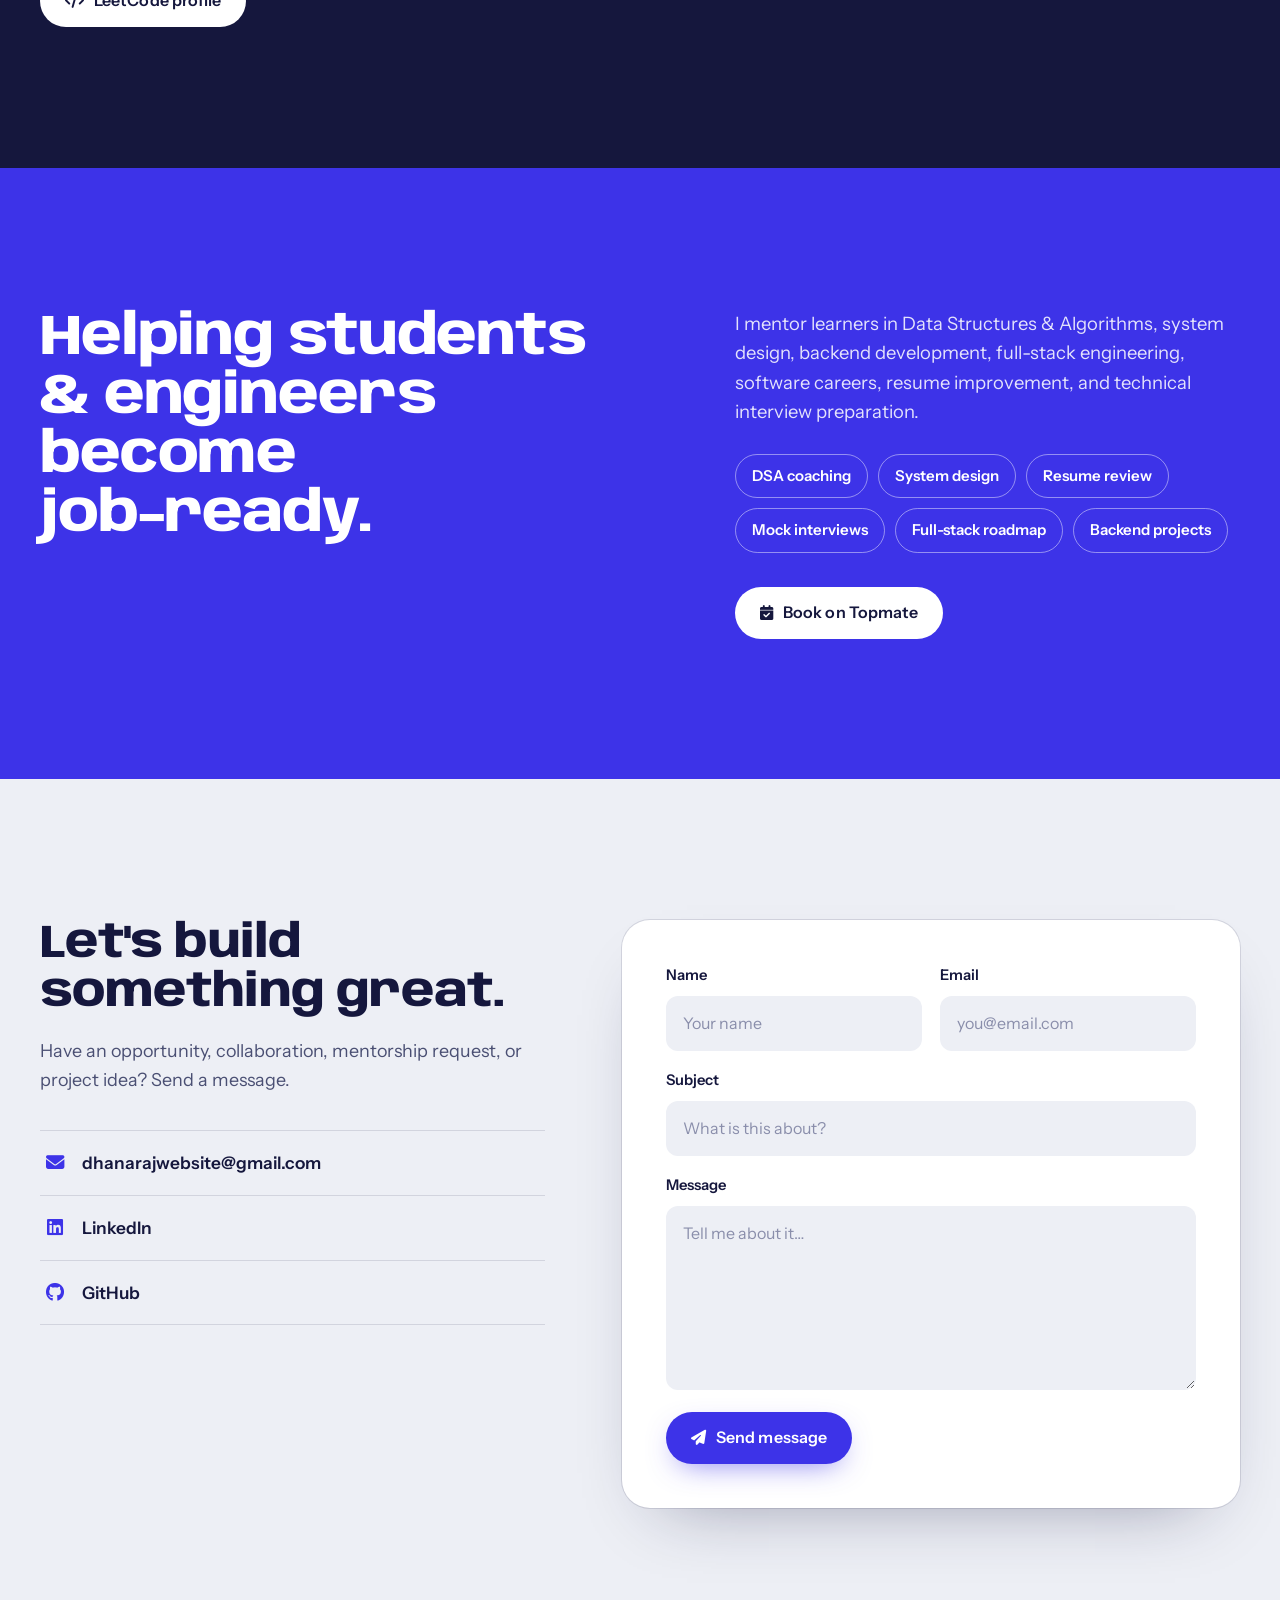
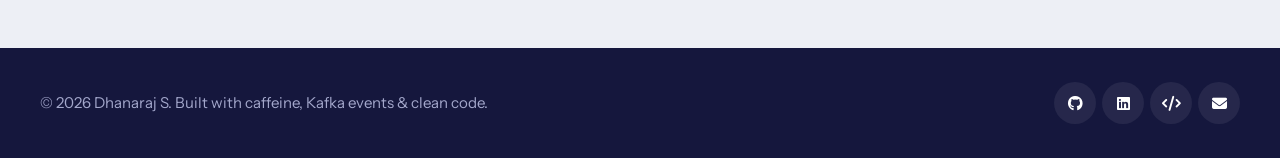
==== commit 02ac86a1: "Add files via upload" ====
--- a/index.html
+++ b/index.html
@@ -3,133 +3,369 @@
 <head>
   <meta charset="UTF-8" />
   <meta name="viewport" content="width=device-width, initial-scale=1.0" />
-  <title>Dhanaraj S | Software Engineer & Full-Stack Developer</title>
+  <title>Dhanaraj S | Software Engineer · Full-Stack Developer · AI Systems</title>
+  <meta name="description" content="Portfolio of Dhanaraj S — Software Engineer, Full-Stack Developer and AI systems builder. Projects, published research, skills and mentorship." />
+  <meta name="theme-color" content="#3D33E8" />
+  <meta property="og:title" content="Dhanaraj S — Software Engineer" />
+  <meta property="og:description" content="Backend systems, React/MERN apps, LLM products and developer tools." />
+  <meta property="og:image" content="images/profile_main.jpeg" />
   <link rel="icon" href="favicon.ico" />
   <link rel="preconnect" href="https://fonts.googleapis.com" />
   <link rel="preconnect" href="https://fonts.gstatic.com" crossorigin />
-  <link href="https://fonts.googleapis.com/css2?family=Inter:wght@400;500;600;700;800;900&family=Space+Grotesk:wght@500;600;700&display=swap" rel="stylesheet" />
-  <link rel="stylesheet" href="https://cdnjs.cloudflare.com/ajax/libs/font-awesome/6.1.2/css/all.min.css" />
+  <link href="https://fonts.googleapis.com/css2?family=Anybody:wdth,wght@50..150,300..900&family=Instrument+Sans:wdth,wght@75..100,400..700&family=JetBrains+Mono:wght@400;500&display=swap" rel="stylesheet" />
+  <link rel="stylesheet" href="https://cdnjs.cloudflare.com/ajax/libs/font-awesome/6.5.1/css/all.min.css" />
   <link rel="stylesheet" href="style.css" />
 </head>
 <body>
-  <canvas id="meshCanvas" aria-hidden="true"></canvas>
-  <div class="grain" aria-hidden="true"></div>
-
-  <header class="site-header">
-    <a class="brand" href="#home"><img src="images/profile_main.jpeg" alt="Dhanaraj S"><span>Dhanaraj S</span></a>
-    <button class="nav-toggle" aria-label="Open navigation menu" aria-controls="primaryNav" aria-expanded="false"><span></span><span></span><span></span></button>
-    <nav class="site-nav" id="primaryNav">
-      <a href="#home">Home</a><a href="#about">About</a><a href="#projects">Projects</a><a href="#research">Research</a><a href="#skills">Skills</a><a href="#leetcode">LeetCode</a><a href="#mentorship">Mentorship</a><a href="#contact">Contact</a>
+
+  <a class="skip-link" href="#main">Skip to content</a>
+
+  <!-- scroll progress -->
+  <div class="scroll-progress" aria-hidden="true"><span id="progressBar"></span></div>
+
+  <!-- section rail (desktop) -->
+  <aside class="event-bus" id="eventBus" aria-hidden="true">
+    <div class="bus-line"><span class="bus-fill" id="busFill"></span></div>
+    <nav class="bus-stations">
+      <a href="#home"       class="station" data-label="Home" tabindex="-1"><i></i></a>
+      <a href="#about"      class="station" data-label="About" tabindex="-1"><i></i></a>
+      <a href="#projects"   class="station" data-label="Projects" tabindex="-1"><i></i></a>
+      <a href="#research"   class="station" data-label="Research" tabindex="-1"><i></i></a>
+      <a href="#skills"     class="station" data-label="Skills" tabindex="-1"><i></i></a>
+      <a href="#leetcode"   class="station" data-label="LeetCode" tabindex="-1"><i></i></a>
+      <a href="#mentorship" class="station" data-label="Mentorship" tabindex="-1"><i></i></a>
+      <a href="#contact"    class="station" data-label="Contact" tabindex="-1"><i></i></a>
     </nav>
+  </aside>
+
+  <!-- boot overlay -->
+  <div class="boot-overlay" id="bootOverlay" aria-hidden="true">
+    <div class="boot-inner">
+      <div class="boot-logo">DS<span class="boot-cursor"></span></div>
+      <div class="boot-bar"><span></span></div>
+      <p class="boot-text" id="bootText">initialising portfolio.sys …</p>
+    </div>
+  </div>
+
+  <header class="site-header" id="siteHeader">
+    <a class="brand" href="#home" aria-label="Dhanaraj S — home">
+      <img src="images/profile_main.jpeg" alt="" width="40" height="40" />
+      <span>Dhanaraj S</span>
+    </a>
+    <nav class="site-nav" id="primaryNav" aria-label="Primary">
+      <a href="#home">Home</a>
+      <a href="#about">About</a>
+      <a href="#projects">Projects</a>
+      <a href="#research">Research</a>
+      <a href="#skills">Skills</a>
+      <a href="#leetcode">LeetCode</a>
+      <a href="#mentorship">Mentorship</a>
+      <a href="#contact" class="nav-cta">Contact</a>
+    </nav>
+    <div class="header-tools">
+      <button class="sound-toggle" id="soundToggle" aria-label="Toggle sound effects" aria-pressed="false" title="Sound off">
+        <i class="fa-solid fa-volume-xmark"></i>
+      </button>
+      <button class="nav-toggle" id="navToggle" aria-label="Open navigation menu" aria-controls="primaryNav" aria-expanded="false">
+        <span></span><span></span><span></span>
+      </button>
+    </div>
   </header>
 
-  <main>
-    <section class="hero section" id="home">
-      <div class="hero-orb orb-a"></div><div class="hero-orb orb-b"></div>
+  <main id="main">
+    <!-- ═══════════════ HERO ═══════════════ -->
+    <section class="hero" id="home">
       <div class="wrap hero-grid">
-        <div class="hero-copy reveal">
-          <p class="eyebrow">Software Engineer • Full-Stack Developer • AI Systems Builder</p>
-          <h1><span class="typing-prefix">I’m</span> <span class="typing-gradient" id="typewriter">Building Scalable Software</span><span class="typing-cursor">|</span></h1>
-          <p class="hero-text">I design and build backend systems, React/MERN applications, automation platforms, LLM products, and interview-focused developer tools with strong computer science fundamentals.</p>
+        <div class="hero-copy">
+          <p class="hero-role"><span class="pulse-dot" aria-hidden="true"></span> Software Engineer, Full-Stack Developer &amp; AI enthusiast</p>
+          <p class="hero-line">
+            I build systems that<br />
+            <span class="typewrap"><span id="typewriter">react &amp; scale</span><span class="type-cursor" aria-hidden="true"></span></span>
+          </p>
+          <p class="hero-text">
+            Backend systems, React/MERN applications, automation platforms, LLM products and
+            interview-focused developer tools — engineered on strong computer-science fundamentals.
+          </p>
           <div class="hero-actions">
-            <a class="btn primary" href="#projects">View Projects</a>
-            <a class="btn ghost" href="Dhanaraj_Resume_Latest.pdf">Download Resume</a>
-            <a class="btn ghost" href="https://topmate.io/dhanaraj_sujatha10/">Book Mentorship</a>
-          </div>
-          <div class="metrics">
-            <div><strong>Full Stack</strong><span>React • MERN • APIs</span></div>
-            <div><strong>System Design</strong><span>Scalable architecture</span></div>
-            <div><strong>CS Core</strong><span>DSA • OS • DBMS</span></div>
-          </div>
-        </div>
-        <div class="hero-visual reveal delay-1">
-          <div class="device-card float-card">
-            <div class="code-top"><span></span><span></span><span></span></div>
-            <pre><code>const engineer = {
-  role: "Software Developer",
-  stack: ["React", "Node", "Spring"],
-  focus: "Systems + AI"
-};</code></pre>
-          </div>
-          <div class="profile-sphere"><img src="images/profile_main.jpeg" alt="Dhanaraj S"></div>
-          <div class="mini-card card-a"><i class="fa-solid fa-code"></i><b>Clean Code</b></div>
-          <div class="mini-card card-b"><i class="fa-solid fa-database"></i><b>DBMS</b></div>
-          <div class="mini-card card-c"><i class="fa-solid fa-brain"></i><b>LLM Apps</b></div>
-        </div>
-      </div>
-    </section>
-
+            <a class="btn primary magnetic" href="#projects"><i class="fa-solid fa-rocket"></i> View projects</a>
+            <a class="btn ghost magnetic" href="Dhanaraj_Resume_Latest.pdf" target="_blank" rel="noreferrer"><i class="fa-solid fa-file-arrow-down"></i> Resume</a>
+            <a class="btn ghost magnetic" href="https://topmate.io/dhanaraj_sujatha10/" target="_blank" rel="noreferrer"><i class="fa-solid fa-graduation-cap"></i> Mentorship</a>
+          </div>
+        </div>
+
+        <figure class="hero-photo tilt">
+          <img src="images/profile_main.jpeg" alt="Dhanaraj S smiling by a harbour on a sunny day" width="1448" height="1086" fetchpriority="high" />
+          <figcaption class="status-badge"><span class="pulse-dot" aria-hidden="true"></span> Open to opportunities</figcaption>
+        </figure>
+      </div>
+
+      <h1 class="wordmark" aria-label="Dhanaraj S">
+        <span class="wm-inner" aria-hidden="true"><span>D</span><span>H</span><span>A</span><span>N</span><span>A</span><span>R</span><span>A</span><span>J</span></span>
+      </h1>
+    </section>
+
+    <!-- ═══════════════ LIVE DEMO (laptop) ═══════════════ -->
+    <section class="demo" aria-label="Skills demo">
+      <div class="wrap demo-grid">
+        <div class="laptop-stage" id="laptopStage">
+          <div class="laptop" id="laptop" role="button" tabindex="0" aria-label="Laptop showing a terminal skills demo. Activate to replay.">
+            <div class="laptop-screen">
+              <div class="screen-bezel">
+                <span class="camera-dot"></span>
+                <div class="screen-inner" id="screenInner">
+                  <div class="terminal-bar">
+                    <span class="tdot red"></span><span class="tdot yellow"></span><span class="tdot green"></span>
+                    <b>dhanaraj@portfolio: ~/skills</b>
+                  </div>
+                  <div class="terminal-body" id="terminalBody" aria-live="polite"></div>
+                </div>
+              </div>
+            </div>
+            <div class="laptop-base">
+              <div class="keyboard" id="keyboard"></div>
+              <div class="trackpad"></div>
+            </div>
+          </div>
+          <p class="laptop-hint" id="laptopHint"><i class="fa-solid fa-hand-pointer"></i> Click the laptop to replay the demo</p>
+        </div>
+
+        <div class="metrics">
+          <div><strong>Full-Stack</strong><span>React, MERN and API design</span></div>
+          <div><strong>System Design</strong><span>Scalable, fault-tolerant architecture</span></div>
+          <div><strong>CS Core</strong><span>DSA, OS, DBMS and networks</span></div>
+        </div>
+      </div>
+    </section>
+
+    <!-- ═══ TECH TICKER ═══ -->
+    <div class="ticker" aria-hidden="true">
+      <div class="ticker-track">
+        <span>Kafka</span><i></i><span>React</span><i></i><span>Spring Boot</span><i></i><span>Kubernetes</span><i></i><span>LangChain</span><i></i><span>PostgreSQL</span><i></i><span>Redis</span><i></i><span>System Design</span><i></i><span>Node.js</span><i></i><span>RAG</span><i></i><span>Docker</span><i></i><span>DSA</span><i></i>
+        <span>Kafka</span><i></i><span>React</span><i></i><span>Spring Boot</span><i></i><span>Kubernetes</span><i></i><span>LangChain</span><i></i><span>PostgreSQL</span><i></i><span>Redis</span><i></i><span>System Design</span><i></i><span>Node.js</span><i></i><span>RAG</span><i></i><span>Docker</span><i></i><span>DSA</span><i></i>
+      </div>
+    </div>
+
+    <!-- ═══════════════ ABOUT ═══════════════ -->
     <section class="section about" id="about">
-      <div class="wrap two-col">
-        <div class="section-title reveal"><p class="eyebrow">About</p><h2>Software developer with product, systems and mentoring mindset.</h2></div>
-        <div class="glass reveal delay-1">
-          <p>I am Dhanaraj S, a Software Engineer focused on backend systems, full-stack development, distributed architectures, and AI-powered applications. I enjoy building scalable platforms, developer productivity tools, automation systems, and research-driven products.</p>
-          <p>My foundation includes Data Structures & Algorithms, Operating Systems, DBMS, Computer Networks, OOP, System Design, and competitive programming. I also mentor students and early-career engineers in DSA, full-stack development, resumes, and interview preparation.</p>
-        </div>
-      </div>
-    </section>
-
-    <section class="section projects dark" id="projects">
+      <div class="wrap about-grid">
+        <div class="about-head reveal">
+          <h2 class="decode">Software developer with a product, systems &amp; mentoring mindset.</h2>
+          <div class="stat-row">
+            <div class="stat"><b class="count" data-count="1000" data-suffix="+">0</b><small>problems solved</small></div>
+            <div class="stat"><b class="count" data-count="10" data-suffix="+">0</b><small>systems built</small></div>
+            <div class="stat"><b class="count" data-count="1">0</b><small>published paper</small></div>
+          </div>
+        </div>
+        <div class="about-body reveal">
+          <p class="lede">I am <b>Dhanaraj S</b>, a Software Engineer focused on backend systems, full-stack development,
+          distributed architectures, and AI-powered applications. I enjoy building scalable platforms,
+          developer-productivity tools, automation systems, and research-driven products.</p>
+          <p>My foundation includes Data Structures &amp; Algorithms, Operating Systems, DBMS, Computer Networks,
+          OOP, System Design, and competitive programming. I also mentor students and early-career engineers in
+          DSA, full-stack development, resumes, and interview preparation.</p>
+          <ul class="about-chips" aria-label="Focus areas">
+            <li><i class="fa-solid fa-server"></i> Backend systems</li>
+            <li><i class="fa-solid fa-diagram-project"></i> Distributed architecture</li>
+            <li><i class="fa-solid fa-brain"></i> LLM products</li>
+            <li><i class="fa-solid fa-chalkboard-user"></i> Mentoring</li>
+          </ul>
+        </div>
+      </div>
+    </section>
+
+    <!-- ═══════════════ PROJECTS ═══════════════ -->
+    <section class="section projects" id="projects">
       <div class="wrap">
-        <div class="section-title center reveal"><p class="eyebrow">Featured Projects</p><h2>Products built around automation, AI and developer productivity.</h2></div>
-        <div class="project-grid">
-          <article class="project-card reveal"><span class="tag">LLM Platform</span><h3>AI Influencer Follower Interaction System</h3><p>An LLM-powered platform for creators/influencers to manage follower conversations, automate repetitive engagement, and keep human oversight for sensitive or high-value interactions.</p><ul><li>LLM chat workflows</li><li>Semantic memory and context handling</li><li>Automated replies with review queue</li><li>Analytics for audience interaction</li></ul><div class="stack">React • Node.js • LangChain • Vector DB</div></article>
-          <article class="project-card reveal delay-1"><span class="tag">Automation</span><h3>JobIQ – Intelligent Job Application Platform</h3><p>A job application platform that finds relevant job openings, ranks opportunities, optimizes resume alignment, and helps apply faster to matching positions.</p><ul><li>Job relevance scoring</li><li>Resume/job matching engine</li><li>Application tracking dashboard</li><li>Automation-first workflow</li></ul><div class="stack">React • Spring Boot • PostgreSQL • AI Matching</div></article>
-          <article class="project-card reveal delay-2"><span class="tag">Chrome Extension</span><h3>LeetCode & Online Judge Assistant</h3><p>A browser extension for coding platforms that provides progressive hints, optimized solution guidance, clean-code suggestions, and complexity analysis without killing the learning process.</p><ul><li>Hint-first problem solving</li><li>Optimized code suggestions</li><li>Time/space complexity analysis</li><li>Clean code best practices</li></ul><div class="stack">JavaScript • Chrome APIs • DSA • AI</div></article>
-        </div>
-      </div>
-    </section>
-
+        <div class="section-head reveal">
+          <h2 class="decode">Products built around automation, AI &amp; developer productivity.</h2>
+        </div>
+
+        <div class="project-list">
+          <article class="project-card reveal">
+            <div class="card-glow" aria-hidden="true"></div>
+            <div class="project-main">
+              <span class="tag"><i class="fa-solid fa-brain"></i> LLM platform</span>
+              <h3>AI Influencer Follower Interaction System</h3>
+              <p>An LLM-powered platform for creators and influencers to manage follower conversations, automate repetitive
+              engagement, and keep human oversight for sensitive or high-value interactions.</p>
+              <ul class="stack" aria-label="Tech stack"><li>React</li><li>Node.js</li><li>LangChain</li><li>Vector DB</li></ul>
+            </div>
+            <div class="project-side">
+              <div class="pipeline" aria-hidden="true"><b>msg.in</b><span class="pipe"><em></em><em></em><em></em></span><b>reply.out</b></div>
+              <ul class="features">
+                <li>LLM chat workflows</li>
+                <li>Semantic memory &amp; context handling</li>
+                <li>Automated replies with review queue</li>
+                <li>Analytics for audience interaction</li>
+              </ul>
+            </div>
+          </article>
+
+          <article class="project-card reveal">
+            <div class="card-glow" aria-hidden="true"></div>
+            <div class="project-main">
+              <span class="tag"><i class="fa-solid fa-robot"></i> Automation</span>
+              <h3>JobIQ — Intelligent Job Application Platform</h3>
+              <p>A job application platform that finds relevant job openings, ranks opportunities, optimises resume
+              alignment, and helps apply faster to matching positions.</p>
+              <ul class="stack" aria-label="Tech stack"><li>React</li><li>Spring Boot</li><li>PostgreSQL</li><li>AI matching</li></ul>
+            </div>
+            <div class="project-side">
+              <div class="pipeline" aria-hidden="true"><b>job.found</b><span class="pipe"><em></em><em></em><em></em></span><b>applied ✔</b></div>
+              <ul class="features">
+                <li>Job relevance scoring</li>
+                <li>Resume / job matching engine</li>
+                <li>Application tracking dashboard</li>
+                <li>Automation-first workflow</li>
+              </ul>
+            </div>
+          </article>
+
+          <article class="project-card reveal">
+            <div class="card-glow" aria-hidden="true"></div>
+            <div class="project-main">
+              <span class="tag"><i class="fa-solid fa-puzzle-piece"></i> Chrome extension</span>
+              <h3>LeetCode &amp; Online Judge Assistant</h3>
+              <p>A browser extension for coding platforms that provides progressive hints, optimised solution guidance,
+              clean-code suggestions, and complexity analysis without killing the learning process.</p>
+              <ul class="stack" aria-label="Tech stack"><li>JavaScript</li><li>Chrome APIs</li><li>DSA</li><li>AI</li></ul>
+            </div>
+            <div class="project-side">
+              <div class="pipeline" aria-hidden="true"><b>stuck?</b><span class="pipe"><em></em><em></em><em></em></span><b>hint.sent</b></div>
+              <ul class="features">
+                <li>Hint-first problem solving</li>
+                <li>Optimised code suggestions</li>
+                <li>Time / space complexity analysis</li>
+                <li>Clean-code best practices</li>
+              </ul>
+            </div>
+          </article>
+        </div>
+      </div>
+    </section>
+
+    <!-- ═══════════════ RESEARCH ═══════════════ -->
     <section class="section research" id="research">
       <div class="wrap research-grid">
-        <div class="section-title reveal"><p class="eyebrow">Research Publication</p><h2>Research Paper on LLM to boost social media interaction</h2><p>Read below.👇</p><div class="hero-actions"><a class="btn primary" href="https://drive.google.com/file/d/1NjBheXpmYbpDRc-nkQURP0CThaM_tnl5/view?usp=sharing" target="_blank" rel="noreferrer">Open Paper</a><a class="btn ghost" href="#paperPreview">Preview Paper</a><a class="btn ghost" href="https://drive.google.com/file/d/1NjBheXpmYbpDRc-nkQURP0CThaM_tnl5/view?usp=sharing" target="_blank" rel="noreferrer">Download / View Paper</a></div></div>
-        <div class="paper-card reveal delay-1" id="paperPreview"><div class="browser-bar"><span></span><span></span><span></span><b>Research Paper Preview</b></div><iframe title="Research paper preview" src="https://drive.google.com/file/d/1NjBheXpmYbpDRc-nkQURP0CThaM_tnl5/preview" allow="autoplay"></iframe></div>
-      </div>
-    </section>
-
-    <section class="section skills dark" id="skills">
+        <div class="research-copy reveal">
+          <h2 class="decode">Research paper on LLMs to boost social-media interaction.</h2>
+          <p class="section-sub">Peer-reviewed work behind the AI influencer platform. Read it in full, or preview it right here.</p>
+          <div class="hero-actions">
+            <a class="btn primary magnetic" href="https://drive.google.com/file/d/1NjBheXpmYbpDRc-nkQURP0CThaM_tnl5/view?usp=sharing" target="_blank" rel="noreferrer"><i class="fa-solid fa-book-open"></i> Open paper</a>
+            <a class="btn ghost magnetic" href="#paperPreview"><i class="fa-solid fa-eye"></i> Preview below</a>
+          </div>
+        </div>
+        <div class="paper-wrap">
+          <div class="stamp" id="stamp">Published<br /><b>2025</b></div>
+          <div class="paper-card" id="paperPreview">
+            <div class="browser-bar">
+              <span></span><span></span><span></span><b>research_paper.pdf</b>
+            </div>
+            <iframe title="Research paper preview" loading="lazy"
+              src="https://drive.google.com/file/d/1NjBheXpmYbpDRc-nkQURP0CThaM_tnl5/preview" allow="autoplay"></iframe>
+          </div>
+        </div>
+      </div>
+    </section>
+
+    <!-- ═══════════════ SKILLS ═══════════════ -->
+    <section class="section skills" id="skills">
       <div class="wrap">
-        <div class="section-title center reveal"><p class="eyebrow">Skills Matrix</p><h2>Software developer skillset with strong CS fundamentals.</h2></div>
+        <div class="section-head reveal">
+          <h2 class="decode">A developer skillset on strong CS fundamentals.</h2>
+        </div>
         <div class="skill-matrix">
-          <div class="skill-box reveal"><h3>Full-Stack</h3><p>React, Next.js, JavaScript, TypeScript, Tailwind, Redux, responsive UI</p></div>
-          <div class="skill-box reveal"><h3>Backend</h3><p>Node.js, Express.js, Spring Boot, REST APIs, Auth, Microservices</p></div>
-          <div class="skill-box reveal"><h3>MERN</h3><p>MongoDB, Express, React, Node.js, API design, deployment workflows</p></div>
-          <div class="skill-box reveal"><h3>Databases</h3><p>PostgreSQL, MySQL, MongoDB, Redis, schema design, query optimization</p></div>
-          <div class="skill-box reveal"><h3>Computer Science</h3><p>DSA, OS, DBMS, CN, OOP, Distributed Systems, System Design</p></div>
-          <div class="skill-box reveal"><h3>AI & LLM</h3><p>LangChain, RAG, vector databases, prompt engineering, AI agents</p></div>
-          <div class="skill-box reveal"><h3>DevOps</h3><p>Docker, Kubernetes, AWS, Linux, GitHub Actions, CI/CD</p></div>
-          <div class="skill-box reveal"><h3>Competitive Programming</h3><p>LeetCode, algorithms, problem solving, interview preparation</p></div>
-        </div>
-      </div>
-    </section>
-
+          <div class="skill-box reveal"><i class="fa-solid fa-layer-group"></i><h3>Full-Stack</h3><p>React, Next.js, JavaScript, TypeScript, Tailwind, Redux, responsive UI</p><div class="skill-meter" role="img" aria-label="92%"><span style="--w:92%"></span></div></div>
+          <div class="skill-box reveal"><i class="fa-solid fa-server"></i><h3>Backend</h3><p>Node.js, Express.js, Spring Boot, REST APIs, Auth, Microservices</p><div class="skill-meter" role="img" aria-label="94%"><span style="--w:94%"></span></div></div>
+          <div class="skill-box reveal"><i class="fa-solid fa-cubes"></i><h3>MERN</h3><p>MongoDB, Express, React, Node.js, API design, deployment workflows</p><div class="skill-meter" role="img" aria-label="90%"><span style="--w:90%"></span></div></div>
+          <div class="skill-box reveal"><i class="fa-solid fa-database"></i><h3>Databases</h3><p>PostgreSQL, MySQL, MongoDB, Redis, schema design, query optimisation</p><div class="skill-meter" role="img" aria-label="88%"><span style="--w:88%"></span></div></div>
+          <div class="skill-box reveal"><i class="fa-solid fa-microchip"></i><h3>Computer Science</h3><p>DSA, OS, DBMS, CN, OOP, Distributed Systems, System Design</p><div class="skill-meter" role="img" aria-label="95%"><span style="--w:95%"></span></div></div>
+          <div class="skill-box reveal"><i class="fa-solid fa-wand-magic-sparkles"></i><h3>AI &amp; LLM</h3><p>LangChain, RAG, vector databases, prompt engineering, AI agents</p><div class="skill-meter" role="img" aria-label="91%"><span style="--w:91%"></span></div></div>
+          <div class="skill-box reveal"><i class="fa-brands fa-docker"></i><h3>DevOps</h3><p>Docker, Kubernetes, AWS, Linux, GitHub Actions, CI/CD</p><div class="skill-meter" role="img" aria-label="86%"><span style="--w:86%"></span></div></div>
+          <div class="skill-box reveal"><i class="fa-solid fa-trophy"></i><h3>Competitive Programming</h3><p>LeetCode, algorithms, problem solving, interview preparation</p><div class="skill-meter" role="img" aria-label="93%"><span style="--w:93%"></span></div></div>
+        </div>
+      </div>
+    </section>
+
+    <!-- ═══════════════ LEETCODE ═══════════════ -->
     <section class="section leetcode" id="leetcode">
-      <div class="wrap leetcode-card glass reveal">
-        <div><p class="eyebrow">Competitive Programming</p><h2>LeetCode Problem Solving</h2><p class="solved">Solved <span class="prob-count" data-fallback="1020">loading…</span> problems</p><a class="btn ghost" href="https://leetcode.com/dan_stark123/">LeetCode Profile</a></div>
-        <div class="rings"><div class="ring ring-easy"><span>—</span><small>Easy</small></div><div class="ring ring-medium"><span>—</span><small>Medium</small></div><div class="ring ring-hard"><span>—</span><small>Hard</small></div></div>
-      </div>
-    </section>
-
-    <section class="section mentorship dark" id="mentorship">
-      <div class="wrap two-col">
-        <div class="section-title reveal"><p class="eyebrow">Coaching & Mentoring</p><h2>Helping students and engineers become job-ready.</h2></div>
-        <div class="glass reveal delay-1"><p>I mentor learners in Data Structures & Algorithms, system design, backend development, full-stack engineering, software careers, resume improvement, and technical interview preparation.</p><div class="mentor-list"><span>DSA Coaching</span><span>System Design</span><span>Resume Review</span><span>Mock Interviews</span><span>Full-Stack Roadmap</span><span>Backend Projects</span></div><a class="btn primary" href="https://topmate.io/dhanaraj_sujatha10/">Book on Topmate</a></div>
-      </div>
-    </section>
-
+      <div class="wrap leetcode-card reveal">
+        <div class="lc-copy">
+          <h2 class="decode">LeetCode problem solving</h2>
+          <p class="solved"><span class="prob-count" id="probCount" data-fallback="1020">…</span><span class="solved-label">problems solved</span></p>
+          <div class="lc-spark" aria-hidden="true">
+            <svg viewBox="0 0 220 46" preserveAspectRatio="none"><polyline id="sparkLine" points="" fill="none"/></svg>
+          </div>
+          <a class="btn light magnetic" href="https://leetcode.com/dan_stark123/" target="_blank" rel="noreferrer"><i class="fa-solid fa-code"></i> LeetCode profile</a>
+        </div>
+        <div class="rings">
+          <div class="ring ring-easy"   id="ringEasy"><svg viewBox="0 0 120 120"><circle class="track" cx="60" cy="60" r="52"/><circle class="bar" cx="60" cy="60" r="52"/></svg><div class="ring-label"><span>—</span><small>Easy</small></div></div>
+          <div class="ring ring-medium" id="ringMedium"><svg viewBox="0 0 120 120"><circle class="track" cx="60" cy="60" r="52"/><circle class="bar" cx="60" cy="60" r="52"/></svg><div class="ring-label"><span>—</span><small>Medium</small></div></div>
+          <div class="ring ring-hard"   id="ringHard"><svg viewBox="0 0 120 120"><circle class="track" cx="60" cy="60" r="52"/><circle class="bar" cx="60" cy="60" r="52"/></svg><div class="ring-label"><span>—</span><small>Hard</small></div></div>
+        </div>
+      </div>
+    </section>
+
+    <!-- ═══════════════ MENTORSHIP ═══════════════ -->
+    <section class="section mentorship" id="mentorship">
+      <div class="wrap mentor-grid">
+        <h2 class="decode reveal">Helping students &amp; engineers become job-ready.</h2>
+        <div class="mentor-body reveal">
+          <p>I mentor learners in Data Structures &amp; Algorithms, system design, backend development,
+          full-stack engineering, software careers, resume improvement, and technical interview preparation.</p>
+          <ul class="mentor-list">
+            <li>DSA coaching</li><li>System design</li><li>Resume review</li>
+            <li>Mock interviews</li><li>Full-stack roadmap</li><li>Backend projects</li>
+          </ul>
+          <a class="btn light magnetic" href="https://topmate.io/dhanaraj_sujatha10/" target="_blank" rel="noreferrer"><i class="fa-solid fa-calendar-check"></i> Book on Topmate</a>
+        </div>
+      </div>
+    </section>
+
+    <!-- ═══════════════ CONTACT ═══════════════ -->
     <section class="section contact" id="contact">
       <div class="wrap contact-grid">
-        <div class="section-title reveal"><p class="eyebrow">Contact</p><h2>Let’s build something great.</h2><p>Have an opportunity, collaboration, mentorship request, or project idea? Send a message.</p><div class="contact-links"><a href="mailto:dhanarajwebsite@gmail.com"><i class="fa-solid fa-envelope"></i>dhanarajwebsite@gmail.com</a><a href="https://www.linkedin.com/in/dhanaraj-s-7a6147138"><i class="fa-brands fa-linkedin"></i>LinkedIn</a><a href="https://github.com/dhanarajappu456"><i class="fa-brands fa-github"></i>GitHub</a></div></div>
-        <form class="contact-form reveal delay-1" id="contactForm" action="https://formsubmit.co/dhanarajwebsite@gmail.com" method="POST">
-          <input type="hidden" name="_captcha" value="false"><input type="hidden" name="_template" value="table"><input type="hidden" name="_next" value="https://dhanarajappu456.github.io/thankyou.html"><input type="hidden" name="_subject" value="New portfolio contact message">
-          <div class="form-row"><input type="text" placeholder="Name" name="name" required><input type="email" placeholder="Email" name="email" required></div>
-          <input type="text" placeholder="Subject" name="subject" required><textarea name="message" placeholder="Message" rows="6" required></textarea>
-          <button class="btn primary" type="submit">Send Message</button><p class="form-note"></p>
+        <div class="contact-copy reveal">
+          <h2 class="decode">Let's build something great.</h2>
+          <p class="section-sub">Have an opportunity, collaboration, mentorship request, or project idea? Send a message.</p>
+          <ul class="contact-links">
+            <li><a href="mailto:dhanarajwebsite@gmail.com"><i class="fa-solid fa-envelope"></i><span>dhanarajwebsite@gmail.com</span></a></li>
+            <li><a href="https://www.linkedin.com/in/dhanaraj-s-7a6147138" target="_blank" rel="noreferrer"><i class="fa-brands fa-linkedin"></i><span>LinkedIn</span></a></li>
+            <li><a href="https://github.com/dhanarajappu456" target="_blank" rel="noreferrer"><i class="fa-brands fa-github"></i><span>GitHub</span></a></li>
+          </ul>
+        </div>
+        <form class="contact-form reveal" id="contactForm" action="https://formsubmit.co/dhanarajwebsite@gmail.com" method="POST">
+          <input type="hidden" name="_captcha" value="false" />
+          <input type="hidden" name="_template" value="table" />
+          <input type="hidden" name="_next" value="https://dhanarajappu456.github.io/thankyou.html" />
+          <input type="hidden" name="_subject" value="New portfolio contact message" />
+          <div class="form-row">
+            <label class="field"><span>Name</span><input type="text" name="name" placeholder="Your name" autocomplete="name" required /></label>
+            <label class="field"><span>Email</span><input type="email" name="email" placeholder="you@email.com" autocomplete="email" required /></label>
+          </div>
+          <label class="field"><span>Subject</span><input type="text" name="subject" placeholder="What is this about?" required /></label>
+          <label class="field"><span>Message</span><textarea name="message" rows="6" placeholder="Tell me about it…" required></textarea></label>
+          <button class="btn primary magnetic" type="submit" id="sendBtn"><i class="fa-solid fa-paper-plane"></i> <span>Send message</span></button>
+          <p class="form-note" id="formNote" role="status" hidden></p>
         </form>
       </div>
     </section>
   </main>
-  <a class="scroll-up-btn" href="#home"><i class="fa-solid fa-arrow-up"></i></a>
+
+  <footer class="site-footer">
+    <div class="wrap footer-inner">
+      <p>© <span id="year"></span> Dhanaraj S. Built with caffeine, Kafka events &amp; clean code.</p>
+      <p class="footer-links">
+        <a href="https://github.com/dhanarajappu456" target="_blank" rel="noreferrer" aria-label="GitHub"><i class="fa-brands fa-github"></i></a>
+        <a href="https://www.linkedin.com/in/dhanaraj-s-7a6147138" target="_blank" rel="noreferrer" aria-label="LinkedIn"><i class="fa-brands fa-linkedin"></i></a>
+        <a href="https://leetcode.com/dan_stark123/" target="_blank" rel="noreferrer" aria-label="LeetCode"><i class="fa-solid fa-code"></i></a>
+        <a href="mailto:dhanarajwebsite@gmail.com" aria-label="Email"><i class="fa-solid fa-envelope"></i></a>
+      </p>
+    </div>
+  </footer>
+
+  <a class="scroll-up-btn" id="scrollUp" href="#home" aria-label="Back to top"><i class="fa-solid fa-arrow-up"></i></a>
+
   <script src="script.js"></script>
 </body>
-</html>+</html>
--- a/style.css
+++ b/style.css
@@ -1,16 +1,481 @@
-:root{--bg:#070b14;--bg2:#0b1020;--card:rgba(255,255,255,.075);--line:rgba(255,255,255,.14);--text:#eef5ff;--muted:#9fb0c8;--blue:#49a7ff;--cyan:#30f5ff;--violet:#8b5cf6;--pink:#ff4fd8;--green:#43f7a2;--shadow:0 30px 90px rgba(0,0,0,.4)}*{box-sizing:border-box}html{scroll-behavior:smooth;overflow-x:hidden}body{margin:0;background:radial-gradient(circle at 20% 10%,rgba(73,167,255,.18),transparent 28%),radial-gradient(circle at 80% 20%,rgba(255,79,216,.16),transparent 32%),linear-gradient(180deg,var(--bg),#080a12 55%,#05070d);color:var(--text);font-family:Inter,system-ui,sans-serif;overflow-x:hidden}a{color:inherit;text-decoration:none}img{max-width:100%;display:block}.wrap{width:min(1160px,calc(100% - 36px));margin:auto}.section{position:relative;padding:110px 0}.dark{background:linear-gradient(180deg,rgba(255,255,255,.035),rgba(255,255,255,.015));border-block:1px solid var(--line)}.grain{position:fixed;inset:0;pointer-events:none;opacity:.09;background-image:url("data:image/svg+xml,%3Csvg viewBox='0 0 250 250' xmlns='http://www.w3.org/2000/svg'%3E%3Cfilter id='n'%3E%3CfeTurbulence type='fractalNoise' baseFrequency='.8' numOctaves='3'/%3E%3C/filter%3E%3Crect width='100%25' height='100%25' filter='url(%23n)'/%3E%3C/svg%3E")}#meshCanvas{position:fixed;inset:0;width:100%;height:100%;pointer-events:none;z-index:-1}.site-header{position:fixed;top:14px;left:50%;transform:translateX(-50%);z-index:50;width:min(1160px,calc(100% - 28px));height:70px;display:flex;align-items:center;justify-content:space-between;padding:0 16px;border:1px solid rgba(255,255,255,.16);border-radius:22px;background:rgba(7,11,20,.86);box-shadow:0 20px 70px rgba(0,0,0,.35);backdrop-filter:blur(18px);contain:layout paint}.brand{display:flex;align-items:center;gap:10px;font-weight:900;white-space:nowrap}.brand img{width:42px;height:42px;border-radius:14px;object-fit:cover}.site-nav{display:flex;gap:4px;align-items:center}.site-nav a{padding:10px 11px;border-radius:13px;color:var(--muted);font-size:14px;font-weight:800;white-space:nowrap}.site-nav a:hover,.site-nav a.active{color:#fff;background:rgba(255,255,255,.1)}.nav-toggle{display:none;background:transparent;border:0;width:44px;height:44px}.nav-toggle span{display:block;height:2px;background:white;margin:7px;border-radius:9px}.hero{min-height:100vh;display:grid;place-items:center;padding-top:140px}.hero-grid{display:grid;grid-template-columns:1.05fr .95fr;gap:70px;align-items:center}.eyebrow{margin:0 0 14px;color:var(--cyan);font-weight:900;letter-spacing:.12em;text-transform:uppercase;font-size:12px}.hero h1,.section-title h2{font-family:"Space Grotesk",Inter,sans-serif;line-height:.98;letter-spacing:-.055em;margin:0}.hero h1{font-size:clamp(54px,8vw,104px);max-width:850px;background:linear-gradient(100deg,#fff,#bfe8ff 38%,#d8c8ff 70%,#fff);-webkit-background-clip:text;color:transparent}.hero-text{font-size:20px;line-height:1.7;color:var(--muted);max-width:760px}.btn{display:inline-flex;align-items:center;justify-content:center;gap:9px;min-height:48px;padding:0 20px;border-radius:15px;border:1px solid var(--line);font-weight:900;transition:transform .2s ease,background .2s ease}.btn:hover{transform:translateY(-3px)}.primary{background:linear-gradient(135deg,var(--blue),var(--violet),var(--pink));border:0;color:white;box-shadow:0 14px 40px rgba(73,167,255,.25)}.ghost{background:rgba(255,255,255,.07);color:white}.hero-actions{display:flex;gap:12px;flex-wrap:wrap;margin-top:28px}.metrics{display:grid;grid-template-columns:repeat(3,1fr);gap:12px;margin-top:32px}.metrics div,.glass,.project-card,.skill-box,.paper-card,.leetcode-card{border:1px solid var(--line);background:linear-gradient(145deg,rgba(255,255,255,.1),rgba(255,255,255,.045));border-radius:26px;box-shadow:var(--shadow)}.metrics div{padding:18px}.metrics strong{display:block;font-size:20px}.metrics span{color:var(--muted);font-size:13px}.hero-visual{position:relative;min-height:620px;perspective:1200px}.device-card{position:absolute;inset:70px 25px auto auto;width:430px;border:1px solid var(--line);border-radius:28px;background:rgba(12,18,34,.72);box-shadow:var(--shadow);backdrop-filter:blur(16px);transform:rotateY(-14deg) rotateX(8deg);overflow:hidden}.code-top{height:46px;display:flex;align-items:center;gap:8px;padding:0 16px;border-bottom:1px solid var(--line)}.code-top span,.browser-bar span{width:12px;height:12px;border-radius:50%;background:var(--pink)}.code-top span:nth-child(2),.browser-bar span:nth-child(2){background:var(--green)}.code-top span:nth-child(3),.browser-bar span:nth-child(3){background:var(--blue)}pre{margin:0;padding:26px;color:#c9f7ff;line-height:1.75;font-size:15px}.profile-sphere{position:absolute;left:20px;bottom:55px;width:260px;height:260px;border-radius:45px;overflow:hidden;border:1px solid var(--line);box-shadow:0 30px 80px rgba(139,92,246,.35);animation:float 5s ease-in-out infinite}.profile-sphere img{width:100%;height:100%;object-fit:cover}.mini-card{position:absolute;display:flex;align-items:center;gap:10px;padding:14px 16px;border:1px solid var(--line);border-radius:18px;background:rgba(255,255,255,.1);box-shadow:var(--shadow);backdrop-filter:blur(12px);font-weight:900;animation:float 6s ease-in-out infinite}.mini-card i{color:var(--cyan)}.card-a{top:28px;left:45px}.card-b{right:10px;bottom:155px;animation-delay:1s}.card-c{left:185px;bottom:16px;animation-delay:2s}.hero-orb{position:absolute;border-radius:50%;filter:blur(10px);opacity:.6;animation:pulse 7s ease-in-out infinite}.orb-a{width:220px;height:220px;right:8%;top:20%;background:var(--blue)}.orb-b{width:180px;height:180px;left:8%;bottom:12%;background:var(--pink);animation-delay:2s}.two-col,.research-grid,.contact-grid{display:grid;grid-template-columns:.8fr 1.2fr;gap:44px;align-items:start}.section-title h2{font-size:clamp(38px,5vw,68px)}.section-title p:not(.eyebrow),.glass p,.project-card p,.skill-box p{color:var(--muted);line-height:1.75}.center{text-align:center;max-width:860px;margin:0 auto 44px}.glass{padding:34px}.project-grid{display:grid;grid-template-columns:repeat(3,1fr);gap:22px}.project-card{padding:28px;position:relative;overflow:hidden;transition:.25s ease}.project-card:before{content:"";position:absolute;inset:-1px;background:linear-gradient(135deg,rgba(73,167,255,.2),transparent,rgba(255,79,216,.18));opacity:0;transition:.25s}.project-card:hover{transform:translateY(-8px)}.project-card:hover:before{opacity:1}.project-card>*{position:relative}.tag,.stack{display:inline-flex;border:1px solid var(--line);border-radius:999px;padding:8px 11px;color:#dceeff;background:rgba(255,255,255,.08);font-weight:900;font-size:12px}.project-card h3{font-size:25px;line-height:1.12;margin:18px 0 10px}.project-card ul{color:var(--muted);line-height:1.8;padding-left:19px}.stack{margin-top:12px;color:var(--cyan)}.paper-card{overflow:hidden}.browser-bar{height:48px;display:flex;align-items:center;gap:9px;padding:0 16px;border-bottom:1px solid var(--line);color:var(--muted)}.paper-card iframe{width:100%;height:520px;border:0;background:white}.paper-note{padding:0 18px 18px;color:var(--muted)}.skill-matrix{display:grid;grid-template-columns:repeat(4,1fr);gap:18px}.skill-box{padding:24px}.skill-box h3{margin:0 0 10px}.leetcode-card{padding:34px;display:grid;grid-template-columns:.9fr 1.1fr;gap:22px;align-items:center}.solved{font-size:26px;font-weight:900}.prob-count{font-size:44px;color:var(--cyan)}.rings{display:grid;grid-template-columns:repeat(3,1fr);gap:18px}.ring{--p:0;aspect-ratio:1;border-radius:50%;display:grid;place-items:center;background:conic-gradient(var(--cyan) calc(var(--p)*1%),rgba(255,255,255,.1) 0);position:relative}.ring:before{content:"";position:absolute;inset:12px;border-radius:50%;background:#0b1020}.ring span,.ring small{position:relative;z-index:1}.ring span{font-size:34px;font-weight:900}.ring small{display:block;color:var(--muted);margin-top:46px}.mentor-list{display:flex;gap:10px;flex-wrap:wrap;margin:22px 0}.mentor-list span{padding:10px 12px;border-radius:999px;background:rgba(255,255,255,.08);border:1px solid var(--line);font-weight:800}.contact-links{display:grid;gap:12px;margin-top:22px}.contact-links a{display:flex;gap:12px;align-items:center;color:var(--muted)}.contact-form{display:grid;gap:14px}.form-row{display:grid;grid-template-columns:1fr 1fr;gap:14px}input,textarea{width:100%;border:1px solid var(--line);border-radius:16px;background:rgba(255,255,255,.08);color:white;padding:16px;font:inherit;outline:none}textarea{resize:vertical}.form-note{min-height:20px;color:var(--cyan);margin:0}.scroll-up-btn{position:fixed;right:22px;bottom:22px;width:48px;height:48px;border-radius:16px;background:linear-gradient(135deg,var(--blue),var(--violet));display:grid;place-items:center;opacity:0;pointer-events:none;transition:.2s;z-index:40}.scroll-up-btn.show{opacity:1;pointer-events:auto}.reveal{opacity:0;transform:translateY(28px);transition:.7s ease}.reveal.visible{opacity:1;transform:none}.delay-1{transition-delay:.12s}.delay-2{transition-delay:.22s}@keyframes float{50%{transform:translateY(-16px) rotate(-1deg)}}@keyframes pulse{50%{transform:scale(1.16);opacity:.35}}
-@media(max-width:980px){body{background:#070b14}.site-header{top:0;left:0;right:0;width:100%;height:64px;transform:none;border-radius:0;border-left:0;border-right:0;padding:0 14px;backdrop-filter:none;background:rgba(7,11,20,.97)}.nav-toggle{display:block}.site-nav{position:fixed;top:64px;left:0;right:0;width:100%;display:grid;grid-template-columns:1fr;background:#09101f;border-bottom:1px solid var(--line);padding:10px;max-height:0;overflow:hidden;transition:max-height .25s ease}.site-nav.open{max-height:520px}.site-nav a{padding:14px;width:100%}.section{padding:78px 0}.hero{padding-top:105px;min-height:auto}.hero-grid,.two-col,.research-grid,.contact-grid,.leetcode-card{grid-template-columns:1fr;gap:28px}.hero h1{font-size:clamp(44px,12vw,70px)}.hero-text{font-size:17px}.metrics{grid-template-columns:1fr}.hero-visual{min-height:440px}.device-card{position:relative;inset:auto;width:100%;transform:none;backdrop-filter:none}.profile-sphere{width:150px;height:150px;left:12px;bottom:8px;border-radius:30px;animation:none}.mini-card{animation:none;backdrop-filter:none}.card-a{top:8px;left:8px}.card-b{right:8px;bottom:95px}.card-c{left:auto;right:8px;bottom:18px}.project-grid,.skill-matrix{grid-template-columns:1fr}.paper-card iframe{height:420px}.rings{grid-template-columns:1fr}.ring{max-width:220px;margin:auto}.hero-orb,#meshCanvas{display:none}.form-row{grid-template-columns:1fr}.btn:hover,.project-card:hover{transform:none}.reveal{transition:.45s ease;transform:translateY(14px)}}@media(max-width:520px){.wrap{width:min(100% - 24px,1160px)}.hero-actions{display:grid}.hero-actions .btn{width:100%}.section-title h2{font-size:36px}.hero h1{font-size:42px}.glass,.project-card,.skill-box,.leetcode-card{border-radius:20px;padding:22px}.paper-card iframe{height:360px}.profile-sphere{display:none}.mini-card{font-size:12px;padding:10px}.brand span{font-size:15px}.brand img{width:36px;height:36px}.prob-count{font-size:36px}}@media(prefers-reduced-motion:reduce){*,*::before,*::after{animation:none!important;transition:none!important;scroll-behavior:auto!important}}
-
-/* COMPLETE MOBILE + HERO TYPING FIX */
-.typing-prefix{display:block;color:#ffffff;-webkit-text-fill-color:#ffffff;background:none;font-size:.58em;letter-spacing:-.035em;margin-bottom:8px}
-.typing-gradient{display:inline-block;min-height:1.05em;background:linear-gradient(90deg,#67e8f9 0%,#60a5fa 28%,#a78bfa 58%,#f0abfc 82%,#ffffff 100%);background-size:220% auto;-webkit-background-clip:text;background-clip:text;-webkit-text-fill-color:transparent;color:#dbeafe;text-shadow:0 0 38px rgba(96,165,250,.24);animation:textShine 5.5s linear infinite;filter:drop-shadow(0 8px 30px rgba(34,211,238,.13))}.typing-cursor{display:inline-block;margin-left:7px;color:#22d3ee;-webkit-text-fill-color:#22d3ee;animation:cursorBlink .78s steps(2,end) infinite;text-shadow:0 0 18px rgba(34,211,238,.75)}
-@keyframes textShine{to{background-position:220% center}}@keyframes cursorBlink{50%{opacity:0}}
-
-@media(max-width:980px){
-  body{background:radial-gradient(circle at 15% 7%,rgba(34,211,238,.20),transparent 34%),radial-gradient(circle at 92% 18%,rgba(167,139,250,.18),transparent 36%),radial-gradient(circle at 50% 100%,rgba(73,167,255,.10),transparent 42%),#070b14;}
-  .grain{opacity:.06}.site-header{height:66px;min-height:66px;will-change:auto;contain:none;box-shadow:0 16px 50px rgba(0,0,0,.42)}
-  .nav-toggle{display:grid;place-items:center;position:relative;z-index:70;border:1px solid rgba(255,255,255,.14);border-radius:14px;background:rgba(255,255,255,.06);padding:0;flex:0 0 44px}.nav-toggle span{position:absolute;width:22px;height:2px;margin:0;transition:transform .22s ease,opacity .18s ease,top .22s ease}.nav-toggle span:nth-child(1){top:14px}.nav-toggle span:nth-child(2){top:21px}.nav-toggle span:nth-child(3){top:28px}.nav-toggle.active span:nth-child(1){top:21px;transform:rotate(45deg)}.nav-toggle.active span:nth-child(2){opacity:0}.nav-toggle.active span:nth-child(3){top:21px;transform:rotate(-45deg)}
-  .site-nav{position:fixed;top:76px;left:12px;right:12px;width:auto;display:grid;grid-template-columns:1fr;border:1px solid rgba(255,255,255,.16);border-radius:24px;background:linear-gradient(180deg,rgba(10,16,32,.98),rgba(7,11,20,.98));box-shadow:0 26px 80px rgba(0,0,0,.55);padding:12px;max-height:none;overflow:hidden;opacity:0;pointer-events:none;transform:translateY(-14px) scale(.98);transition:opacity .22s ease,transform .22s ease;backdrop-filter:none;z-index:60}.site-nav.open{opacity:1;pointer-events:auto;transform:translateY(0) scale(1);max-height:none}.site-nav a{padding:15px 16px;border-radius:16px;font-size:15px;border:1px solid transparent}.site-nav a:active,.site-nav a:hover,.site-nav a.active{background:rgba(96,165,250,.13);border-color:rgba(96,165,250,.18)}body.nav-open{overflow:hidden}.hero{overflow:hidden}.hero:before{content:"";position:absolute;inset:72px 8px auto 8px;height:360px;border-radius:40px;background:radial-gradient(circle at 20% 25%,rgba(34,211,238,.22),transparent 34%),radial-gradient(circle at 82% 28%,rgba(244,114,182,.18),transparent 32%),linear-gradient(135deg,rgba(255,255,255,.055),rgba(255,255,255,.015));border:1px solid rgba(255,255,255,.08);z-index:-1;transform:translateZ(0)}
-  .hero h1{font-size:clamp(42px,11vw,70px);line-height:1.02}.typing-prefix{font-size:.46em;margin-bottom:6px}.typing-gradient{filter:drop-shadow(0 6px 18px rgba(34,211,238,.16))}.hero-text{color:#c8d8f4}.hero-visual{min-height:470px}.device-card{background:linear-gradient(145deg,rgba(18,27,52,.92),rgba(9,14,28,.88));box-shadow:0 24px 70px rgba(73,167,255,.16);border-color:rgba(255,255,255,.15);transform:perspective(900px) rotateX(0deg)}.profile-sphere{display:block;width:138px;height:138px;left:10px;bottom:24px;animation:mobileFloat 5s ease-in-out infinite;box-shadow:0 22px 55px rgba(139,92,246,.3)}.mini-card{background:rgba(12,18,34,.84);box-shadow:0 16px 38px rgba(0,0,0,.34);animation:mobileFloat 6s ease-in-out infinite}.card-b{animation-delay:.7s}.card-c{animation-delay:1.2s}.hero-orb{display:block;filter:blur(18px);opacity:.32;animation:mobilePulse 8s ease-in-out infinite;pointer-events:none}.orb-a{width:170px;height:170px;right:-56px;top:130px}.orb-b{width:140px;height:140px;left:-45px;bottom:35%;}.metrics div,.glass,.project-card,.skill-box,.paper-card,.leetcode-card{box-shadow:0 18px 55px rgba(0,0,0,.28);background:linear-gradient(145deg,rgba(255,255,255,.095),rgba(255,255,255,.04))}.project-card:hover,.btn:hover{transform:none}@keyframes mobileFloat{50%{transform:translateY(-10px)}}@keyframes mobilePulse{50%{transform:scale(1.08);opacity:.22}}
-}
-@media(max-width:520px){.hero h1{font-size:clamp(37px,11vw,48px)}.hero:before{height:330px;border-radius:28px}.hero-visual{min-height:435px}.profile-sphere{width:126px;height:126px}.mini-card{font-size:12px;padding:10px 11px}.paper-card iframe{height:390px}.typing-cursor{margin-left:4px}.section{padding:70px 0}.site-nav{top:74px}}
+/* ══════════════════════════════════════════════════════════
+   Dhanaraj S — portfolio v4
+   Paper + indigo ink + electric cobalt
+   Display: Anybody (variable width) · Text: Instrument Sans
+   ══════════════════════════════════════════════════════════ */
+
+:root{
+  --paper:     #EDEFF5;
+  --surface:   #FFFFFF;
+  --ink:       #15173D;
+  --ink-2:     #1E2150;
+  --ink-soft:  #4A4F73;
+  --hair:      rgba(21,23,61,.12);
+  --cobalt:    #3D33E8;
+  --cobalt-dk: #2B22C4;
+  --cobalt-10: rgba(61,51,232,.09);
+  --tide:      #22B5A7;
+  --sun:       #F5B82E;
+  --buoy:      #F0453A;
+
+  --font-d: "Anybody", "Arial Black", "Helvetica Neue", sans-serif;
+  --font-b: "Instrument Sans", "Helvetica Neue", Arial, sans-serif;
+  --font-m: "JetBrains Mono", ui-monospace, "SFMono-Regular", Menlo, monospace;
+
+  --r-lg: 28px;
+  --r-md: 16px;
+  --wrap: 1200px;
+  --pad: clamp(20px, 4vw, 40px);
+  --ease-out: cubic-bezier(.16,1,.3,1);
+}
+
+*,*::before,*::after{margin:0;padding:0;box-sizing:border-box}
+html{scroll-behavior:smooth;scroll-padding-top:84px;-webkit-text-size-adjust:100%}
+body{
+  font-family:var(--font-b);font-size:17px;line-height:1.6;color:var(--ink);
+  background:var(--paper);overflow-x:hidden;
+  -webkit-font-smoothing:antialiased;text-rendering:optimizeLegibility;
+}
+img{max-width:100%;display:block}
+main{overflow-x:clip}
+a{color:inherit;text-decoration:none}
+ul{list-style:none}
+button{font:inherit;color:inherit;background:none;border:0;cursor:pointer}
+::selection{background:var(--cobalt);color:#fff}
+
+:focus-visible{outline:3px solid var(--cobalt);outline-offset:3px;border-radius:6px}
+.demo :focus-visible,.leetcode :focus-visible,.mentorship :focus-visible,.site-footer :focus-visible{outline-color:#fff}
+
+.skip-link{position:fixed;left:16px;top:-60px;z-index:400;background:var(--ink);color:#fff;padding:10px 16px;border-radius:10px;font-weight:600}
+.skip-link:focus{top:16px}
+
+.wrap{width:min(var(--wrap), 100% - var(--pad)*2);margin-inline:auto}
+
+h2{
+  font-family:var(--font-d);font-weight:760;font-stretch:106%;
+  font-size:clamp(1.9rem, 3.6vw, 3.1rem);line-height:1.05;letter-spacing:-.02em;
+  max-width:22ch;text-wrap:balance;
+}
+h3{font-family:var(--font-d);font-weight:700;font-stretch:108%;letter-spacing:-.01em;line-height:1.15}
+.section{padding:clamp(88px, 11vw, 150px) 0}
+.section-head{margin-bottom:clamp(40px, 5vw, 64px)}
+.section-sub{color:var(--ink-soft);font-size:1.12rem;max-width:44ch;margin-top:20px}
+
+/* ─── buttons ─── */
+.btn{
+  display:inline-flex;align-items:center;gap:10px;min-height:52px;padding:0 24px;
+  border-radius:999px;font-weight:600;font-size:1rem;letter-spacing:.005em;white-space:nowrap;
+  border:1.5px solid transparent;
+  transition:background-color .2s ease, color .2s ease, border-color .2s ease, transform .25s var(--ease-out), box-shadow .2s ease;
+  will-change:transform;
+}
+.btn i{font-size:.95em}
+.btn.primary{background:var(--cobalt);color:#fff;box-shadow:0 10px 30px -12px rgba(61,51,232,.7)}
+.btn.primary:hover{background:var(--cobalt-dk)}
+.btn.ghost{border-color:var(--ink);color:var(--ink)}
+.btn.ghost:hover{background:var(--ink);color:var(--paper)}
+.btn.light{background:#fff;color:var(--ink)}
+.btn.light:hover{background:var(--paper)}
+.btn.sending{opacity:.75;pointer-events:none}
+.btn.sending i{animation:fly 1s ease-in-out infinite}
+@keyframes fly{50%{transform:translate(4px,-4px)}}
+
+/* ─── scroll progress ─── */
+.scroll-progress{position:fixed;inset:0 0 auto 0;height:3px;z-index:300;pointer-events:none}
+.scroll-progress span{display:block;height:100%;width:0;background:var(--cobalt)}
+
+/* ═══════════ SECTION RAIL ═══════════ */
+.event-bus{
+  position:fixed;left:28px;top:50%;transform:translateY(-50%);z-index:90;
+  height:min(56vh,480px);display:none;opacity:0;transition:opacity .6s ease .4s;
+}
+.event-bus.on{opacity:1}
+.bus-line{position:absolute;left:5px;top:0;bottom:0;width:2px;background:var(--hair);border-radius:2px}
+.bus-fill{position:absolute;left:0;top:0;width:100%;height:0;background:var(--cobalt);border-radius:2px;transition:height .15s linear}
+.bus-stations{position:relative;height:100%;display:flex;flex-direction:column;justify-content:space-between}
+.station{position:relative;display:block;width:12px;height:12px}
+.station i{position:absolute;inset:0;border-radius:50%;background:var(--paper);border:2px solid rgba(21,23,61,.3);transition:transform .25s var(--ease-out), background .25s, border-color .25s}
+.station.passed i{border-color:var(--cobalt);background:var(--cobalt)}
+.station.active i{border-color:var(--cobalt);background:var(--paper);transform:scale(1.45)}
+.station::after{
+  content:attr(data-label);position:absolute;left:24px;top:50%;transform:translate(-6px,-50%);
+  font-size:.8rem;font-weight:600;color:var(--ink);white-space:nowrap;
+  background:var(--surface);padding:3px 10px;border-radius:999px;box-shadow:0 4px 14px rgba(21,23,61,.12);
+  opacity:0;transition:opacity .2s, transform .2s;pointer-events:none;
+}
+.station:hover::after,.station.active::after{opacity:1;transform:translate(0,-50%)}
+@media (min-width:1400px){.event-bus{display:block}}
+
+/* ═══════════ BOOT OVERLAY ═══════════ */
+.boot-overlay{
+  position:fixed;inset:0;z-index:500;background:var(--cobalt);color:#fff;
+  display:grid;place-items:center;
+  transition:transform .95s cubic-bezier(.76,0,.24,1);
+}
+.boot-overlay.done{transform:translateY(-101%);pointer-events:none}
+.boot-inner{width:min(320px, 80vw);text-align:left}
+.boot-logo{font-family:var(--font-d);font-weight:850;font-stretch:150%;font-size:clamp(64px, 12vw, 104px);line-height:1;letter-spacing:-.03em;display:flex;align-items:flex-end;gap:6px}
+.boot-cursor{width:.32em;height:.1em;background:#fff;margin-bottom:.08em;animation:blink 1s steps(2,end) infinite}
+.boot-bar{height:3px;background:rgba(255,255,255,.25);margin:26px 0 14px;border-radius:3px;overflow:hidden}
+.boot-bar span{display:block;height:100%;width:0;background:#fff;animation:bootbar 1.5s cubic-bezier(.6,0,.2,1) forwards}
+.boot-text{font-family:var(--font-m);font-size:.85rem;opacity:.85}
+@keyframes bootbar{to{width:100%}}
+@keyframes blink{50%{opacity:0}}
+
+/* ═══════════ HEADER ═══════════ */
+.site-header{
+  position:fixed;inset:0 0 auto 0;z-index:200;height:76px;
+  display:flex;align-items:center;justify-content:space-between;gap:20px;
+  padding:0 var(--pad);transition:background-color .3s, box-shadow .3s, height .3s;
+}
+.site-header.scrolled{
+  height:66px;background:rgba(237,239,245,.86);
+  -webkit-backdrop-filter:saturate(1.4) blur(14px);backdrop-filter:saturate(1.4) blur(14px);
+  box-shadow:0 1px 0 var(--hair);
+}
+@supports not ((backdrop-filter:blur(1px)) or (-webkit-backdrop-filter:blur(1px))){
+  .site-header.scrolled{background:var(--paper)}
+}
+.brand{display:flex;align-items:center;gap:12px;font-family:var(--font-d);font-weight:760;font-stretch:118%;font-size:1.05rem;letter-spacing:-.01em}
+.brand img{width:40px;height:40px;border-radius:50%;object-fit:cover;object-position:46% 18%;border:2px solid var(--surface);box-shadow:0 0 0 1.5px var(--cobalt)}
+
+.site-nav{display:flex;align-items:center;gap:2px;padding:5px;background:var(--surface);border-radius:999px;box-shadow:0 6px 24px -10px rgba(21,23,61,.25), 0 0 0 1px var(--hair)}
+.site-nav a{padding:8px 14px;border-radius:999px;font-size:.92rem;font-weight:550;color:var(--ink-soft);transition:background .2s, color .2s}
+.site-nav a:hover{color:var(--ink);background:var(--paper)}
+.site-nav a.active{color:var(--ink);background:var(--paper)}
+.site-nav a.nav-cta{background:var(--ink);color:#fff;margin-left:4px}
+.site-nav a.nav-cta:hover,.site-nav a.nav-cta.active{background:var(--cobalt);color:#fff}
+
+.header-tools{display:flex;align-items:center;gap:8px}
+.sound-toggle{width:44px;height:44px;border-radius:50%;display:grid;place-items:center;background:var(--surface);box-shadow:0 0 0 1px var(--hair);color:var(--ink-soft);transition:background .2s,color .2s}
+.sound-toggle:hover{color:var(--ink)}
+.sound-toggle.on{background:var(--cobalt);color:#fff;box-shadow:none}
+.nav-toggle{display:none;width:44px;height:44px;border-radius:50%;background:var(--ink);position:relative}
+.nav-toggle span{position:absolute;left:13px;width:18px;height:2px;background:#fff;border-radius:2px;transition:transform .3s var(--ease-out), opacity .2s}
+.nav-toggle span:nth-child(1){top:16px}.nav-toggle span:nth-child(2){top:21px}.nav-toggle span:nth-child(3){top:26px}
+.nav-toggle.open span:nth-child(1){transform:translateY(5px) rotate(45deg)}
+.nav-toggle.open span:nth-child(2){opacity:0}
+.nav-toggle.open span:nth-child(3){transform:translateY(-5px) rotate(-45deg)}
+
+/* ═══════════ HERO ═══════════ */
+.hero{position:relative;padding-top:clamp(112px, 14vh, 150px);overflow:hidden;
+  background-image:radial-gradient(rgba(21,23,61,.13) 1px, transparent 1.2px);background-size:26px 26px;background-position:-13px -13px}
+.hero-grid{display:grid;grid-template-columns:minmax(0,1.25fr) minmax(0,.75fr);gap:clamp(32px, 5vw, 72px);align-items:end;position:relative;z-index:2}
+.hero-copy{padding-bottom:clamp(40px, 7vw, 110px)}
+.hero-role{display:inline-flex;align-items:center;gap:10px;font-weight:600;color:var(--ink-soft);font-size:1rem}
+.pulse-dot{width:9px;height:9px;border-radius:50%;background:var(--tide);box-shadow:0 0 0 0 rgba(34,181,167,.6);animation:pulse 2.2s ease-out infinite;flex:none}
+@keyframes pulse{70%{box-shadow:0 0 0 9px rgba(34,181,167,0)}100%{box-shadow:0 0 0 0 rgba(34,181,167,0)}}
+.hero-line{
+  font-family:var(--font-d);font-weight:760;font-stretch:100%;
+  font-size:clamp(2.2rem, 4.3vw, 3.8rem);line-height:1.04;letter-spacing:-.025em;margin:20px 0 26px;
+}
+.typewrap{color:var(--cobalt);display:inline-flex;align-items:baseline;min-height:1.05em}
+.type-cursor{display:inline-block;width:.09em;height:.82em;background:var(--cobalt);margin-left:.06em;transform:translateY(.08em);animation:blink 1s steps(2,end) infinite}
+.hero-text{max-width:50ch;color:var(--ink-soft);font-size:1.12rem}
+.hero-actions{display:flex;flex-wrap:wrap;gap:12px;margin-top:32px}
+
+.hero-photo{position:relative;justify-self:end;width:100%;max-width:min(430px, 50svh);margin-bottom:-3.2vw;transition:transform .4s var(--ease-out)}
+.hero-photo::before{content:"";position:absolute;inset:22px -22px -22px 22px;background:var(--ink);border-radius:var(--r-lg)}
+.hero-photo img{position:relative;width:100%;height:auto;aspect-ratio:4/5;object-fit:cover;object-position:43% 30%;border-radius:var(--r-lg);background:var(--ink-2)}
+.status-badge{
+  position:absolute;left:-18px;bottom:44px;display:flex;align-items:center;gap:10px;
+  background:var(--surface);padding:12px 18px;border-radius:999px;font-weight:600;font-size:.95rem;
+  box-shadow:0 16px 40px -14px rgba(21,23,61,.45);
+}
+
+/* the wordmark — the one loud thing */
+.wordmark{
+  position:relative;z-index:1;
+  font-family:var(--font-d);font-weight:850;font-stretch:150%;
+  font-size:min(calc((100vw - var(--pad) * 2) / 8.85), 250px);line-height:.74;letter-spacing:-.035em;
+  color:var(--cobalt);white-space:nowrap;
+}
+.wm-inner{display:flex;justify-content:center;overflow:hidden;padding-top:.04em;margin-bottom:-.005em}
+.wm-inner span{display:inline-block;transform:translateY(105%);transition:transform 1.1s var(--ease-out)}
+body.booted .wm-inner span{transform:none}
+.wm-inner span:nth-child(1){transition-delay:.05s}.wm-inner span:nth-child(2){transition-delay:.1s}
+.wm-inner span:nth-child(3){transition-delay:.15s}.wm-inner span:nth-child(4){transition-delay:.2s}
+.wm-inner span:nth-child(5){transition-delay:.25s}.wm-inner span:nth-child(6){transition-delay:.3s}
+.wm-inner span:nth-child(7){transition-delay:.35s}.wm-inner span:nth-child(8){transition-delay:.4s}
+
+
+/* ═══════════ DEMO BAND (laptop) ═══════════ */
+.demo{background:var(--ink);color:var(--paper);padding:clamp(72px, 9vw, 120px) 0;position:relative}
+.demo-grid{display:grid;grid-template-columns:minmax(0,1.35fr) minmax(0,.65fr);gap:clamp(40px, 6vw, 88px);align-items:center}
+
+.laptop-stage{perspective:1600px}
+.laptop{position:relative;cursor:pointer;transform:rotateX(6deg);transform-style:preserve-3d;transition:transform .5s var(--ease-out);outline:none;border-radius:18px}
+.laptop:focus-visible{box-shadow:0 0 0 3px #fff}
+.laptop-screen{
+  width:86%;margin:0 auto;transform-origin:50% 100%;
+  transform:rotateX(-92deg);opacity:.4;
+  transition:transform 1.25s cubic-bezier(.2,.9,.25,1), opacity .5s ease;
+}
+.laptop.open .laptop-screen{transform:rotateX(0);opacity:1}
+.screen-bezel{position:relative;background:#262A5C;padding:14px 14px 18px;border-radius:18px 18px 6px 6px;box-shadow:inset 0 0 0 1px rgba(255,255,255,.08)}
+.camera-dot{position:absolute;top:5px;left:50%;width:5px;height:5px;margin-left:-2.5px;border-radius:50%;background:#0B0D24}
+.screen-inner{background:#0B0D24;border-radius:8px;aspect-ratio:16/10;display:flex;flex-direction:column;overflow:hidden}
+.terminal-bar{display:flex;align-items:center;gap:7px;padding:10px 14px;border-bottom:1px solid rgba(255,255,255,.07)}
+.terminal-bar b{margin-left:10px;font-family:var(--font-m);font-weight:400;font-size:.74rem;color:#8C91B8}
+.tdot{width:10px;height:10px;border-radius:50%}
+.tdot.red{background:var(--buoy)}.tdot.yellow{background:var(--sun)}.tdot.green{background:var(--tide)}
+.terminal-body{
+  flex:1;overflow:hidden;padding:14px 16px;white-space:pre-wrap;word-break:break-word;
+  font-family:var(--font-m);font-size:clamp(.62rem, 1.05vw, .84rem);line-height:1.62;color:#C9CDF0;
+}
+.t-prompt{color:var(--tide)}
+.t-cmd{color:#fff}
+.t-out{color:#A9A3FF}
+.t-dim{color:#8C91B8}
+.t-cursor{display:inline-block;width:.6em;background:#A9A3FF;animation:blink 1s steps(2,end) infinite}
+
+.laptop-base{
+  position:relative;height:clamp(66px, 9vw, 104px);
+  background:linear-gradient(#D6D9E6, #B4B8CC);
+  clip-path:polygon(7% 0, 93% 0, 100% 86%, 98.5% 100%, 1.5% 100%, 0 86%);
+  padding:clamp(8px,1.2vw,14px) 12% 0;
+}
+.keyboard{display:grid;grid-template-columns:repeat(14, 1fr);gap:clamp(2px, .35vw, 4px)}
+.keyboard i{height:clamp(9px, 1.25vw, 15px);border-radius:3px;background:#9A9EB6;transition:background .15s, box-shadow .15s}
+.keyboard i.lit{background:var(--cobalt);box-shadow:0 0 10px 1px rgba(122,112,255,.9)}
+.trackpad{width:24%;height:clamp(8px, 1.4vw, 16px);margin:clamp(5px,.8vw,9px) auto 0;border-radius:4px;background:rgba(21,23,61,.12)}
+.laptop-hint{margin-top:22px;text-align:center;font-size:.92rem;color:#A3A7CB;opacity:0;transition:opacity .6s}
+.laptop-hint.show{opacity:1}
+.laptop-hint i{margin-right:6px}
+
+.metrics{display:grid;gap:0}
+.metrics div{padding:22px 0;border-top:1px solid rgba(237,239,245,.16)}
+.metrics div:last-child{border-bottom:1px solid rgba(237,239,245,.16)}
+.metrics strong{display:block;font-family:var(--font-d);font-weight:760;font-stretch:125%;font-size:clamp(1.5rem, 2.4vw, 2rem);letter-spacing:-.02em;line-height:1.1}
+.metrics span{display:block;margin-top:6px;color:#A3A7CB}
+
+/* ═══════════ TICKER ═══════════ */
+.ticker{background:var(--cobalt);color:#fff;overflow:hidden;padding:20px 0;white-space:nowrap}
+.ticker-track{display:inline-flex;align-items:center;gap:28px;animation:marquee 46s linear infinite;padding-left:28px}
+.ticker span{font-family:var(--font-d);font-weight:700;font-stretch:125%;font-size:clamp(1.25rem, 2.2vw, 1.75rem);letter-spacing:-.01em}
+.ticker i{width:9px;height:9px;border-radius:50%;border:2px solid rgba(255,255,255,.6)}
+@keyframes marquee{to{transform:translateX(-50%)}}
+
+/* ═══════════ ABOUT ═══════════ */
+.about-grid{display:grid;grid-template-columns:minmax(0,1fr) minmax(0,1fr);gap:clamp(40px, 7vw, 110px);align-items:start}
+.stat-row{display:grid;grid-template-columns:repeat(3, auto);justify-content:start;gap:clamp(24px, 4vw, 52px);margin-top:48px}
+.stat b{display:block;font-family:var(--font-d);font-weight:820;font-stretch:140%;font-size:clamp(2.4rem, 4.6vw, 3.8rem);line-height:1;color:var(--cobalt);letter-spacing:-.03em;font-variant-numeric:tabular-nums}
+.stat small{display:block;margin-top:8px;font-size:.95rem;color:var(--ink-soft);white-space:nowrap}
+.about-body{padding-top:8px}
+.about-body p{max-width:58ch;color:var(--ink-soft)}
+.about-body p + p{margin-top:18px}
+.about-body .lede{font-size:1.28rem;line-height:1.55;color:var(--ink)}
+.about-chips{display:flex;flex-wrap:wrap;gap:10px;margin-top:32px}
+.about-chips li{display:inline-flex;align-items:center;gap:9px;padding:10px 16px;border-radius:999px;background:var(--surface);font-weight:600;font-size:.94rem;box-shadow:0 0 0 1px var(--hair)}
+.about-chips i{color:var(--cobalt)}
+
+/* ═══════════ PROJECTS ═══════════ */
+.projects{padding-top:0}
+.project-list{display:grid;gap:20px}
+.project-card{
+  position:relative;overflow:hidden;isolation:isolate;
+  display:grid;grid-template-columns:minmax(0,1.2fr) minmax(0,1fr);gap:clamp(28px, 5vw, 64px);
+  background:var(--surface);border-radius:var(--r-lg);padding:clamp(28px, 4vw, 48px);
+  box-shadow:0 0 0 1px var(--hair);transition:box-shadow .3s;
+}
+.project-card:hover{box-shadow:0 0 0 1.5px var(--cobalt), 0 24px 60px -30px rgba(61,51,232,.45)}
+.card-glow{position:absolute;inset:0;z-index:-1;opacity:0;transition:opacity .3s;
+  background:radial-gradient(420px circle at var(--mx,50%) var(--my,50%), rgba(61,51,232,.08), transparent 70%)}
+.project-card:hover .card-glow{opacity:1}
+.tag{display:inline-flex;align-items:center;gap:8px;padding:6px 13px;border-radius:999px;background:var(--cobalt-10);color:var(--cobalt);font-weight:650;font-size:.88rem}
+.project-card h3{font-size:clamp(1.5rem, 2.6vw, 2.1rem);margin:18px 0 14px;max-width:22ch}
+.project-main p{color:var(--ink-soft);max-width:54ch}
+.stack{display:flex;flex-wrap:wrap;gap:8px;margin-top:24px}
+.stack li{padding:5px 12px;border-radius:8px;border:1px solid var(--hair);font-size:.88rem;font-weight:550;color:var(--ink)}
+
+.project-side{display:flex;flex-direction:column;gap:26px;justify-content:center}
+.pipeline{display:flex;align-items:center;gap:12px;padding:18px;border-radius:var(--r-md);background:var(--ink);color:#fff}
+.pipeline b{flex:none;font-family:var(--font-m);font-weight:500;font-size:.8rem;padding:7px 11px;border-radius:8px;background:rgba(255,255,255,.08);border:1px solid rgba(255,255,255,.14)}
+.pipeline b:last-child{background:var(--cobalt);border-color:var(--cobalt)}
+.pipe{position:relative;flex:1;height:2px;background:rgba(255,255,255,.18);border-radius:2px}
+.pipe em{position:absolute;top:50%;left:0;width:7px;height:7px;margin-top:-3.5px;border-radius:50%;background:#A9A3FF;animation:flow 2.4s linear infinite}
+.pipe em:nth-child(2){animation-delay:.8s}.pipe em:nth-child(3){animation-delay:1.6s}
+@keyframes flow{0%{left:0;opacity:0}12%{opacity:1}88%{opacity:1}100%{left:calc(100% - 7px);opacity:0}}
+.features{display:grid;gap:12px}
+.features li{position:relative;padding-left:30px;font-weight:550}
+.features li::before{
+  content:"";position:absolute;left:0;top:.25em;width:18px;height:18px;border-radius:6px;background:var(--cobalt-10);
+}
+.features li::after{
+  content:"";position:absolute;left:6px;top:calc(.25em + 4px);width:5px;height:8px;
+  border:solid var(--cobalt);border-width:0 2px 2px 0;transform:rotate(45deg);
+}
+
+/* ═══════════ RESEARCH ═══════════ */
+.research{background:var(--surface);overflow:hidden}
+.research-grid{display:grid;grid-template-columns:minmax(0,.9fr) minmax(0,1.1fr);gap:clamp(40px, 6vw, 88px);align-items:center}
+.paper-wrap{position:relative}
+.paper-card{border-radius:var(--r-md);overflow:hidden;background:var(--paper);box-shadow:0 0 0 1px var(--hair), 0 30px 70px -36px rgba(21,23,61,.5);transform:rotate(1.2deg)}
+.browser-bar{display:flex;align-items:center;gap:7px;padding:12px 16px;background:var(--ink);color:#A3A7CB}
+.browser-bar span{width:10px;height:10px;border-radius:50%;background:rgba(255,255,255,.22)}
+.browser-bar b{margin-left:10px;font-family:var(--font-m);font-weight:400;font-size:.78rem}
+.paper-card iframe{display:block;width:100%;height:min(560px, 70vh);border:0;background:#fff}
+.stamp{
+  position:absolute;z-index:3;top:-34px;right:-18px;width:120px;height:120px;border-radius:50%;
+  display:grid;place-content:center;text-align:center;line-height:1.05;
+  border:3px solid var(--buoy);color:var(--buoy);background:rgba(255,255,255,.9);
+  font-family:var(--font-d);font-weight:700;font-stretch:120%;font-size:.86rem;
+  box-shadow:inset 0 0 0 5px #fff, inset 0 0 0 7px var(--buoy);
+  transform:rotate(-14deg) scale(2.2);opacity:0;
+  transition:transform .45s cubic-bezier(.3,1.6,.5,1), opacity .2s ease;
+}
+.stamp b{display:block;font-size:1.7rem;font-weight:850;font-stretch:140%}
+.paper-wrap.in .stamp{transform:rotate(-14deg) scale(1);opacity:1;transition-delay:.25s}
+
+/* ═══════════ SKILLS ═══════════ */
+.skill-matrix{display:grid;grid-template-columns:repeat(2, minmax(0,1fr));background:var(--surface);border-radius:var(--r-lg);box-shadow:0 0 0 1px var(--hair);overflow:hidden}
+.skill-box{
+  display:grid;grid-template-columns:48px minmax(0,1fr);column-gap:18px;row-gap:4px;
+  padding:clamp(22px, 3vw, 32px);border-bottom:1px solid var(--hair);
+}
+.skill-box:nth-child(odd){border-right:1px solid var(--hair)}
+.skill-box:nth-last-child(-n+2){border-bottom:0}
+.skill-box > i{grid-row:1 / span 3;width:48px;height:48px;border-radius:14px;display:grid;place-items:center;background:var(--cobalt-10);color:var(--cobalt);font-size:1.2rem}
+.skill-box h3{font-size:1.2rem}
+.skill-box p{color:var(--ink-soft);font-size:.96rem}
+.skill-meter{height:6px;border-radius:6px;background:var(--paper);margin-top:12px;overflow:hidden}
+.skill-meter span{display:block;height:100%;width:0;border-radius:6px;background:var(--cobalt);transition:width 1.3s var(--ease-out) .15s}
+.skill-box.in .skill-meter span{width:var(--w)}
+
+/* ═══════════ LEETCODE ═══════════ */
+.leetcode{background:var(--ink);color:var(--paper)}
+.leetcode-card{display:grid;grid-template-columns:minmax(0,1fr) minmax(0,1.05fr);gap:clamp(40px, 6vw, 80px);align-items:center}
+.solved{margin:28px 0 8px;display:flex;flex-direction:column}
+.prob-count{font-family:var(--font-d);font-weight:850;font-stretch:150%;font-size:clamp(4.2rem, 10vw, 8.8rem);line-height:.9;letter-spacing:-.04em;color:#fff;font-variant-numeric:tabular-nums}
+.solved-label{margin-top:10px;font-size:1.1rem;color:#A3A7CB}
+.lc-spark{margin:20px 0 32px;max-width:360px}
+.lc-spark svg{width:100%;height:52px;overflow:visible}
+.lc-spark polyline{stroke:var(--tide);stroke-width:2.5;stroke-linecap:round;stroke-linejoin:round;vector-effect:non-scaling-stroke}
+
+.rings{display:grid;grid-template-columns:repeat(3, minmax(0,1fr));gap:clamp(14px, 2.4vw, 28px)}
+.ring{position:relative;aspect-ratio:1}
+.ring svg{width:100%;height:100%;transform:rotate(-90deg)}
+.ring circle{fill:none;stroke-width:9}
+.ring .track{stroke:rgba(237,239,245,.1)}
+.ring .bar{stroke-linecap:round;stroke-dasharray:326.73;stroke-dashoffset:326.73;transition:stroke-dashoffset 1.8s var(--ease-out)}
+.ring-easy .bar{stroke:var(--tide)}
+.ring-medium .bar{stroke:var(--sun)}
+.ring-hard .bar{stroke:var(--buoy)}
+.ring-label{position:absolute;inset:0;display:grid;place-content:center;text-align:center}
+.ring-label span{font-family:var(--font-d);font-weight:800;font-stretch:130%;font-size:clamp(1.4rem, 3vw, 2.3rem);line-height:1;color:#fff;font-variant-numeric:tabular-nums}
+.ring-label small{margin-top:6px;font-size:.9rem;font-weight:600}
+.ring-easy small{color:var(--tide)}.ring-medium small{color:var(--sun)}.ring-hard small{color:#FF7A70}
+
+/* ═══════════ MENTORSHIP ═══════════ */
+.mentorship{background:var(--cobalt);color:#fff}
+.mentor-grid{display:grid;grid-template-columns:minmax(0,1.1fr) minmax(0,.9fr);gap:clamp(40px, 6vw, 88px);align-items:start}
+.mentorship h2{font-size:clamp(2.1rem, 4.4vw, 3.8rem);max-width:15ch}
+.mentor-body p{font-size:1.15rem;color:rgba(255,255,255,.86);max-width:48ch}
+.mentor-list{display:flex;flex-wrap:wrap;gap:10px;margin:28px 0 34px}
+.mentor-list li{padding:9px 16px;border-radius:999px;border:1.5px solid rgba(255,255,255,.45);font-weight:600;font-size:.94rem}
+
+/* ═══════════ CONTACT ═══════════ */
+.contact-grid{display:grid;grid-template-columns:minmax(0,.9fr) minmax(0,1.1fr);gap:clamp(40px, 6vw, 88px);align-items:start}
+.contact-links{margin-top:36px;border-top:1px solid var(--hair)}
+.contact-links li{border-bottom:1px solid var(--hair)}
+.contact-links a{display:flex;align-items:center;gap:16px;padding:18px 4px;font-weight:600;font-size:1.08rem;transition:color .2s, padding .3s var(--ease-out)}
+.contact-links a i{width:22px;text-align:center;color:var(--cobalt);font-size:1.15rem}
+.contact-links a span{overflow-wrap:anywhere}
+.contact-links a:hover{color:var(--cobalt);padding-left:12px}
+
+.contact-form{background:var(--surface);border-radius:var(--r-lg);padding:clamp(24px, 4vw, 44px);box-shadow:0 0 0 1px var(--hair), 0 30px 70px -40px rgba(21,23,61,.45);display:grid;gap:18px}
+.form-row{display:grid;grid-template-columns:1fr 1fr;gap:18px}
+.field{display:grid;gap:8px}
+.field span{font-weight:600;font-size:.92rem}
+.field input,.field textarea{
+  width:100%;font:inherit;font-size:1rem;color:var(--ink);
+  padding:14px 16px;border-radius:12px;border:1.5px solid transparent;background:var(--paper);
+  transition:border-color .2s, background .2s, box-shadow .2s;
+}
+.field textarea{resize:vertical;min-height:150px}
+.field input::placeholder,.field textarea::placeholder{color:#8A8EAB}
+.field input:hover,.field textarea:hover{border-color:var(--hair)}
+.field input:focus,.field textarea:focus{outline:none;border-color:var(--cobalt);background:#fff;box-shadow:0 0 0 4px var(--cobalt-10)}
+.contact-form .btn{justify-self:start;margin-top:4px}
+.form-note{font-size:.92rem;color:var(--ink-soft);background:var(--paper);padding:12px 14px;border-radius:12px;border-left:3px solid var(--sun)}
+
+/* ═══════════ FOOTER ═══════════ */
+.site-footer{background:var(--ink);color:#A3A7CB;padding:34px 0;font-size:.94rem}
+.footer-inner{display:flex;align-items:center;justify-content:space-between;gap:20px;flex-wrap:wrap}
+.footer-links{display:flex;gap:6px}
+.footer-links a{width:42px;height:42px;display:grid;place-items:center;border-radius:50%;color:#fff;background:rgba(255,255,255,.07);transition:background .2s}
+.footer-links a:hover{background:var(--cobalt)}
+
+/* ═══════════ BACK TO TOP ═══════════ */
+.scroll-up-btn{
+  position:fixed;right:22px;bottom:22px;z-index:150;width:50px;height:50px;border-radius:50%;
+  display:grid;place-items:center;background:var(--cobalt);color:#fff;
+  box-shadow:0 12px 30px -10px rgba(61,51,232,.8);
+  opacity:0;transform:translateY(16px);pointer-events:none;transition:opacity .3s, transform .3s var(--ease-out), background .2s;
+}
+.scroll-up-btn.show{opacity:1;transform:none;pointer-events:auto}
+.scroll-up-btn:hover{background:var(--cobalt-dk)}
+
+/* ═══════════ RESPONSIVE ═══════════ */
+@media (max-width:1100px){
+  .site-nav a{padding:8px 10px}
+}
+@media (max-width:1020px){
+  .nav-toggle{display:block}
+  .site-nav{
+    position:fixed;inset:0;z-index:-1;flex-direction:column;align-items:flex-start;justify-content:center;gap:4px;
+    padding:96px var(--pad) 40px;border-radius:0;background:var(--paper);box-shadow:none;
+    opacity:0;visibility:hidden;transform:translateY(-12px);transition:opacity .3s, transform .35s var(--ease-out), visibility 0s .35s;
+  }
+  .site-nav.open{opacity:1;visibility:visible;transform:none;transition:opacity .3s, transform .35s var(--ease-out)}
+  .site-nav a{font-family:var(--font-d);font-weight:760;font-stretch:118%;font-size:clamp(1.8rem, 7vw, 2.6rem);color:var(--ink);padding:4px 0;background:none!important;letter-spacing:-.02em}
+  .site-nav a.active{color:var(--cobalt)}
+  .site-nav a.nav-cta{background:none;color:var(--ink);margin:0}
+  .site-nav a.nav-cta.active{color:var(--cobalt)}
+  .site-header:has(.site-nav.open){background:transparent;box-shadow:none;-webkit-backdrop-filter:none;backdrop-filter:none}
+}
+@media (max-width:900px){
+  .hero-grid{grid-template-columns:1fr}
+  .hero-copy{padding-bottom:0}
+  .hero-photo{justify-self:start;max-width:min(420px, calc(100% - 22px));margin:20px 0 calc(22px + 2vw)}
+  .demo-grid,.about-grid,.research-grid,.leetcode-card,.mentor-grid,.contact-grid{grid-template-columns:1fr}
+  .project-card{grid-template-columns:1fr}
+  .skill-matrix{grid-template-columns:1fr}
+  .skill-box:nth-child(odd){border-right:0}
+  .skill-box:nth-last-child(2){border-bottom:1px solid var(--hair)}
+  .paper-card{transform:none}
+  .stamp{right:-6px;top:-40px;width:104px;height:104px}
+}
+@media (max-width:600px){
+  body{font-size:16px}
+  .site-header{height:66px}
+  .hero-actions .btn{flex:1 1 auto;justify-content:center}
+  .status-badge{left:12px;bottom:16px;font-size:.88rem;padding:10px 14px}
+  .hero-photo::before{inset:14px -14px -14px 14px}
+  .stat-row{display:flex;flex-wrap:wrap;gap:20px 28px;margin-top:36px}
+  .stat b{font-size:2.3rem;font-stretch:120%}
+  .terminal-bar b{font-size:.66rem;white-space:nowrap;overflow:hidden;text-overflow:ellipsis}
+  .form-row{grid-template-columns:1fr}
+  .contact-form .btn{justify-self:stretch;justify-content:center}
+  .pipeline{padding:14px;gap:8px}
+  .pipeline b{font-size:.72rem;padding:6px 8px}
+  .rings{gap:10px}
+  .ring circle{stroke-width:10}
+  .footer-inner{flex-direction:column-reverse;align-items:flex-start}
+  .scroll-up-btn{right:16px;bottom:16px;width:46px;height:46px}
+}
+
+/* touch devices: no hover transforms */
+@media (hover:none){
+  .hero-photo,.laptop{transform:none!important}
+  .laptop{transform:rotateX(6deg)!important}
+}
+
+/* reduced motion */
+@media (prefers-reduced-motion:reduce){
+  html{scroll-behavior:auto}
+  *,*::before,*::after{animation-duration:.001ms!important;animation-iteration-count:1!important;transition-duration:.001ms!important;transition-delay:0s!important}
+  .wm-inner span{transform:none}
+  .ticker-track{animation:none}
+  .pipe em{display:none}
+}
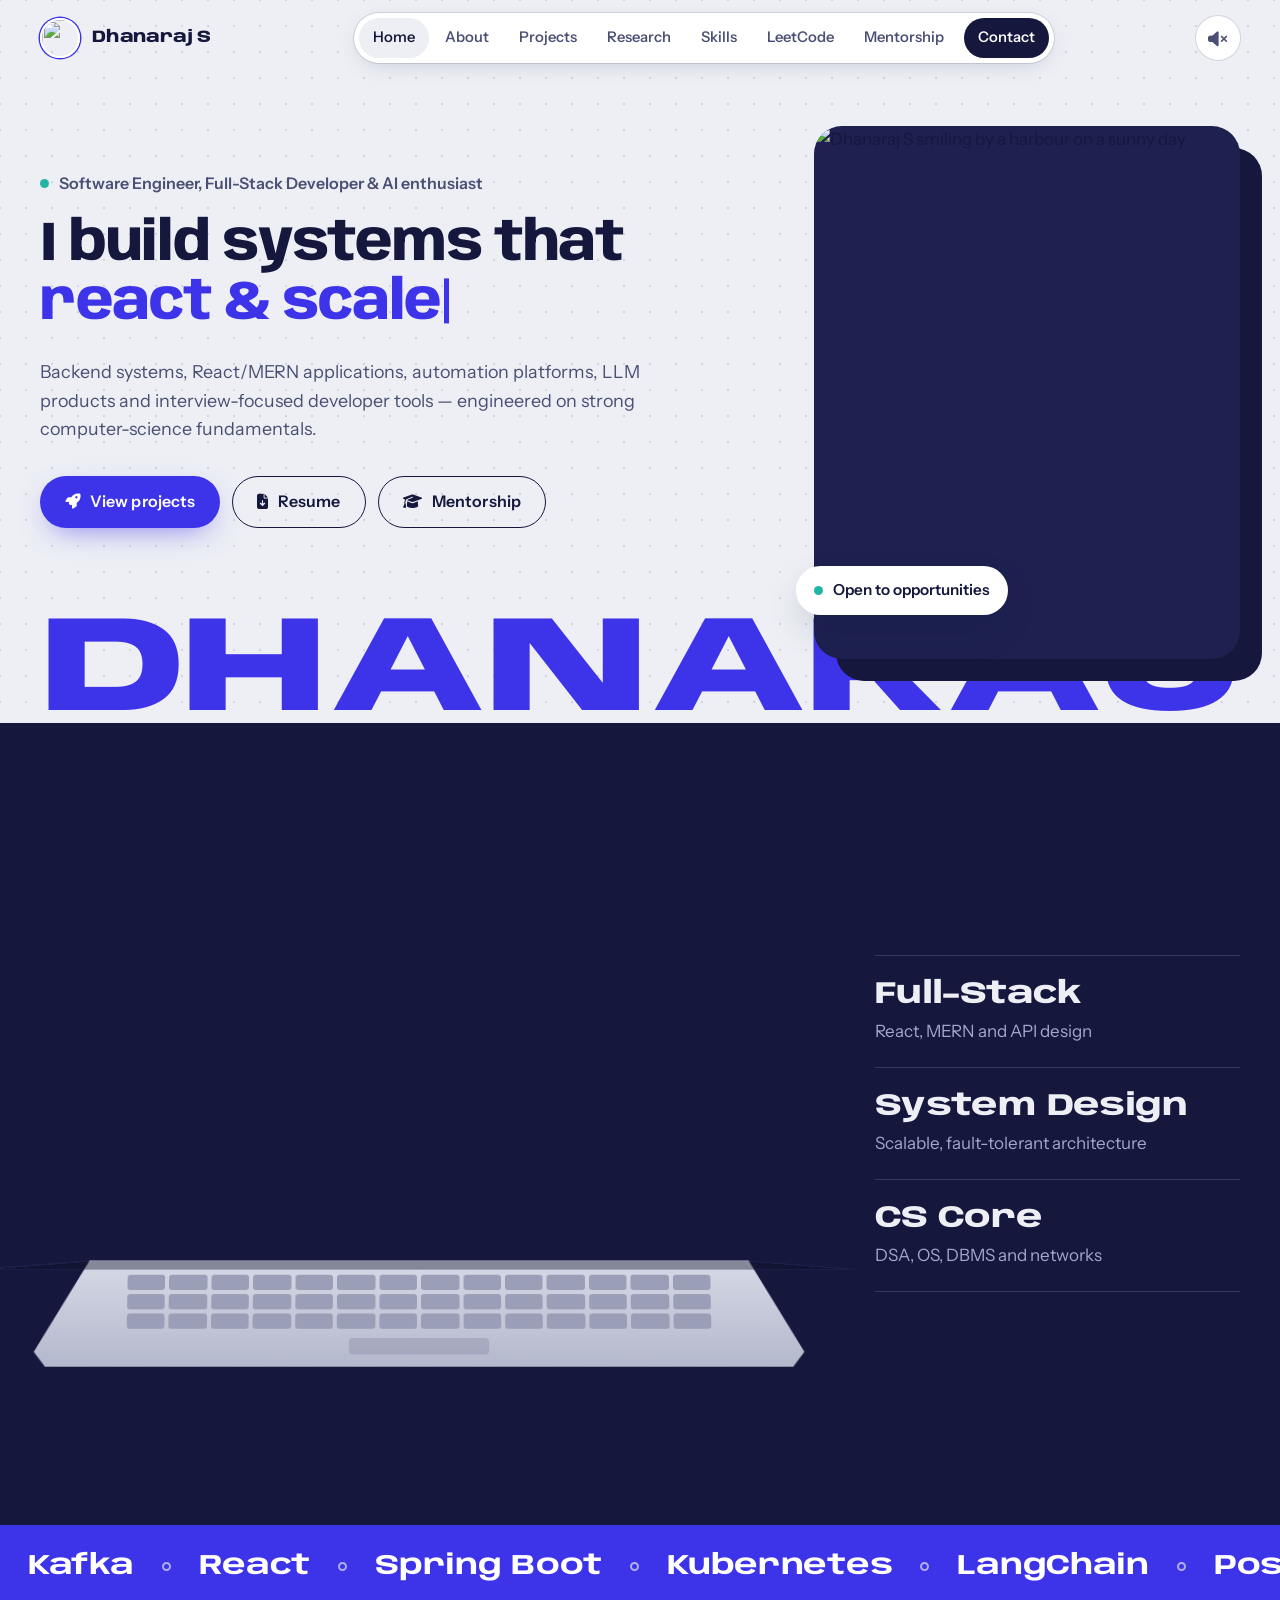
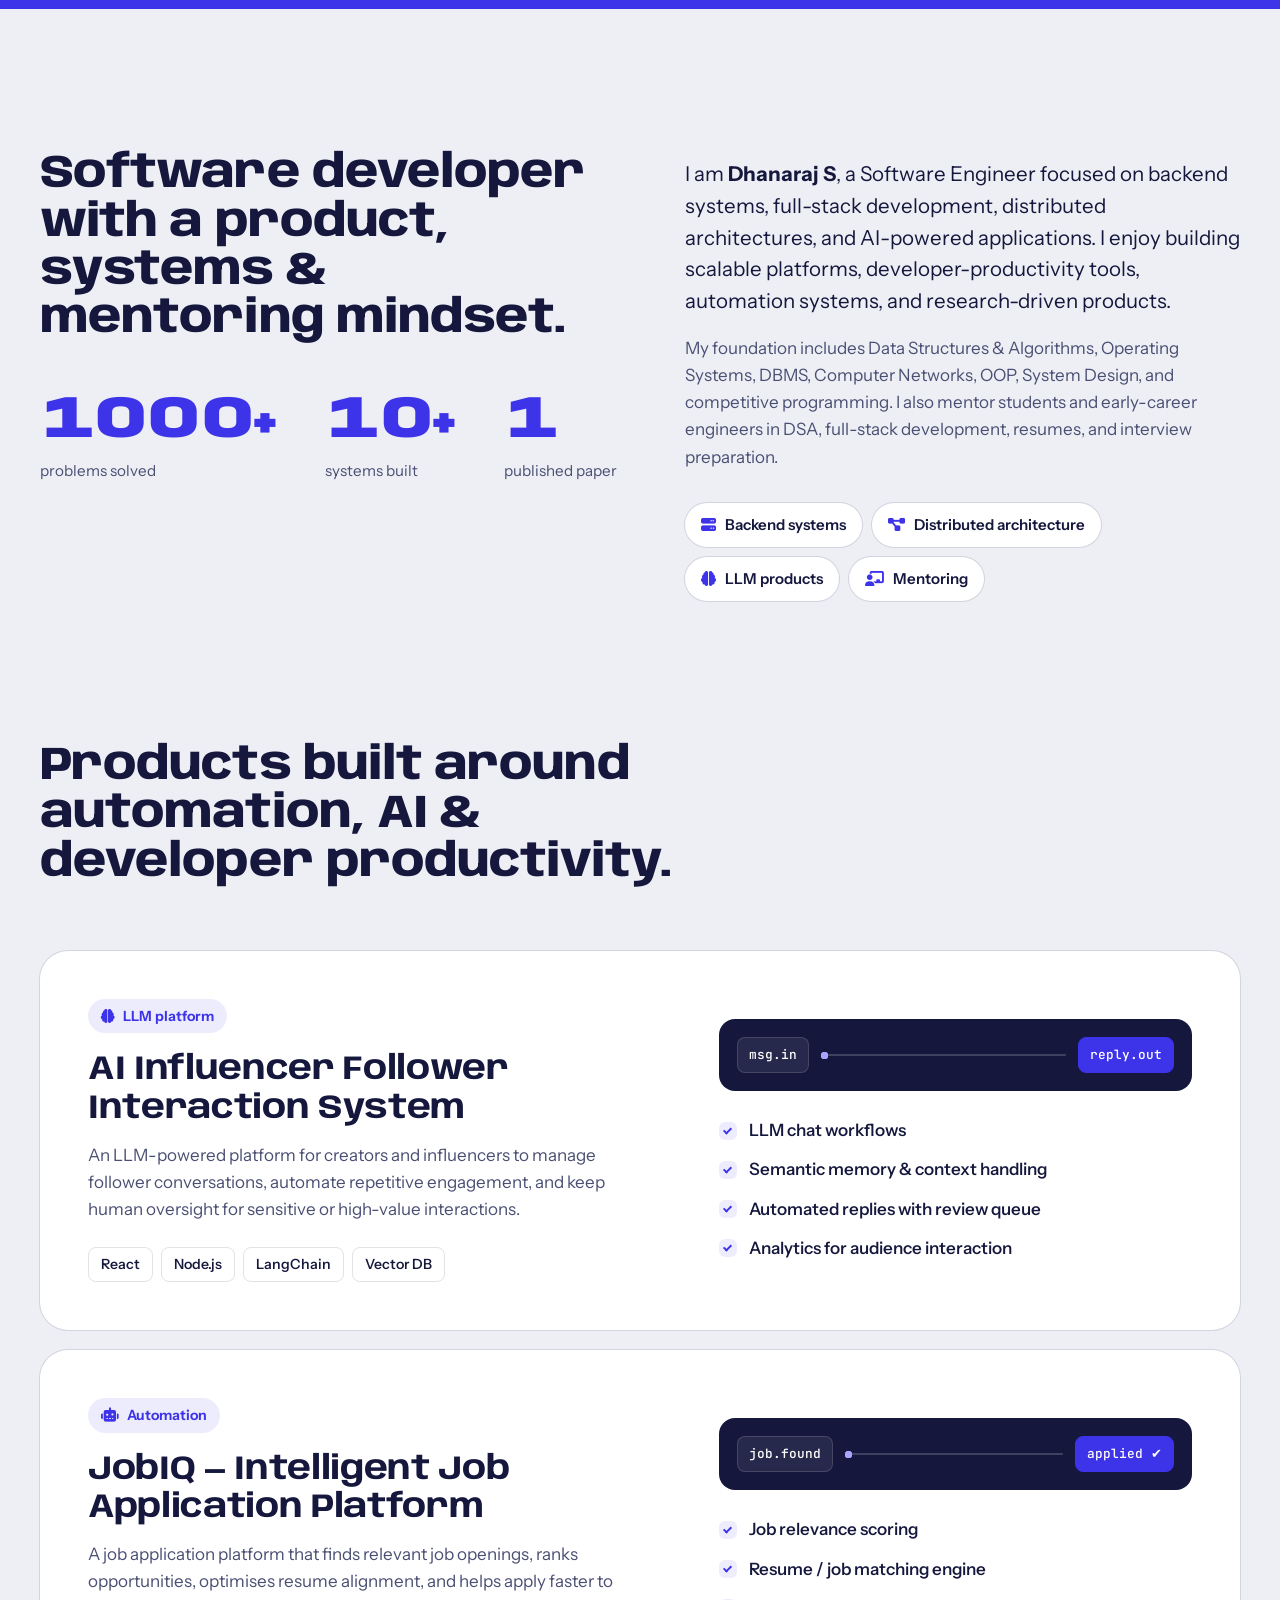
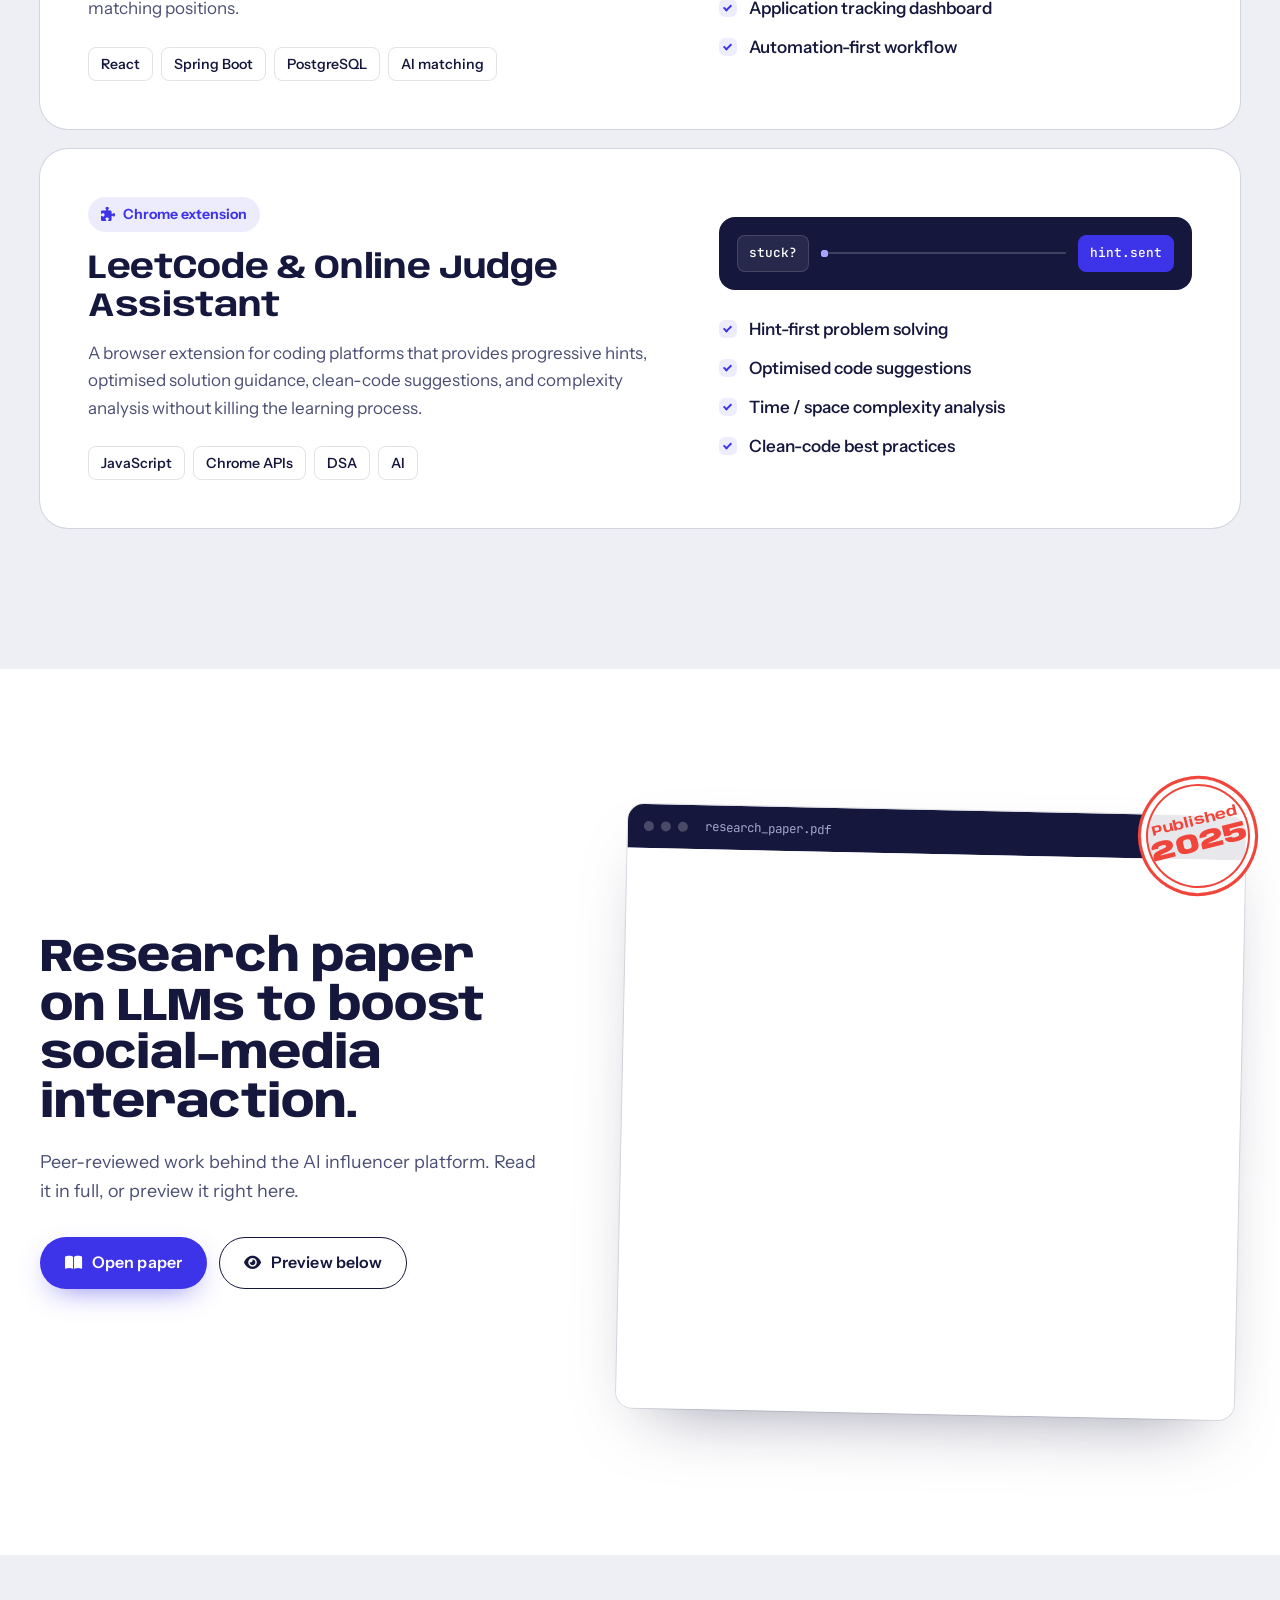
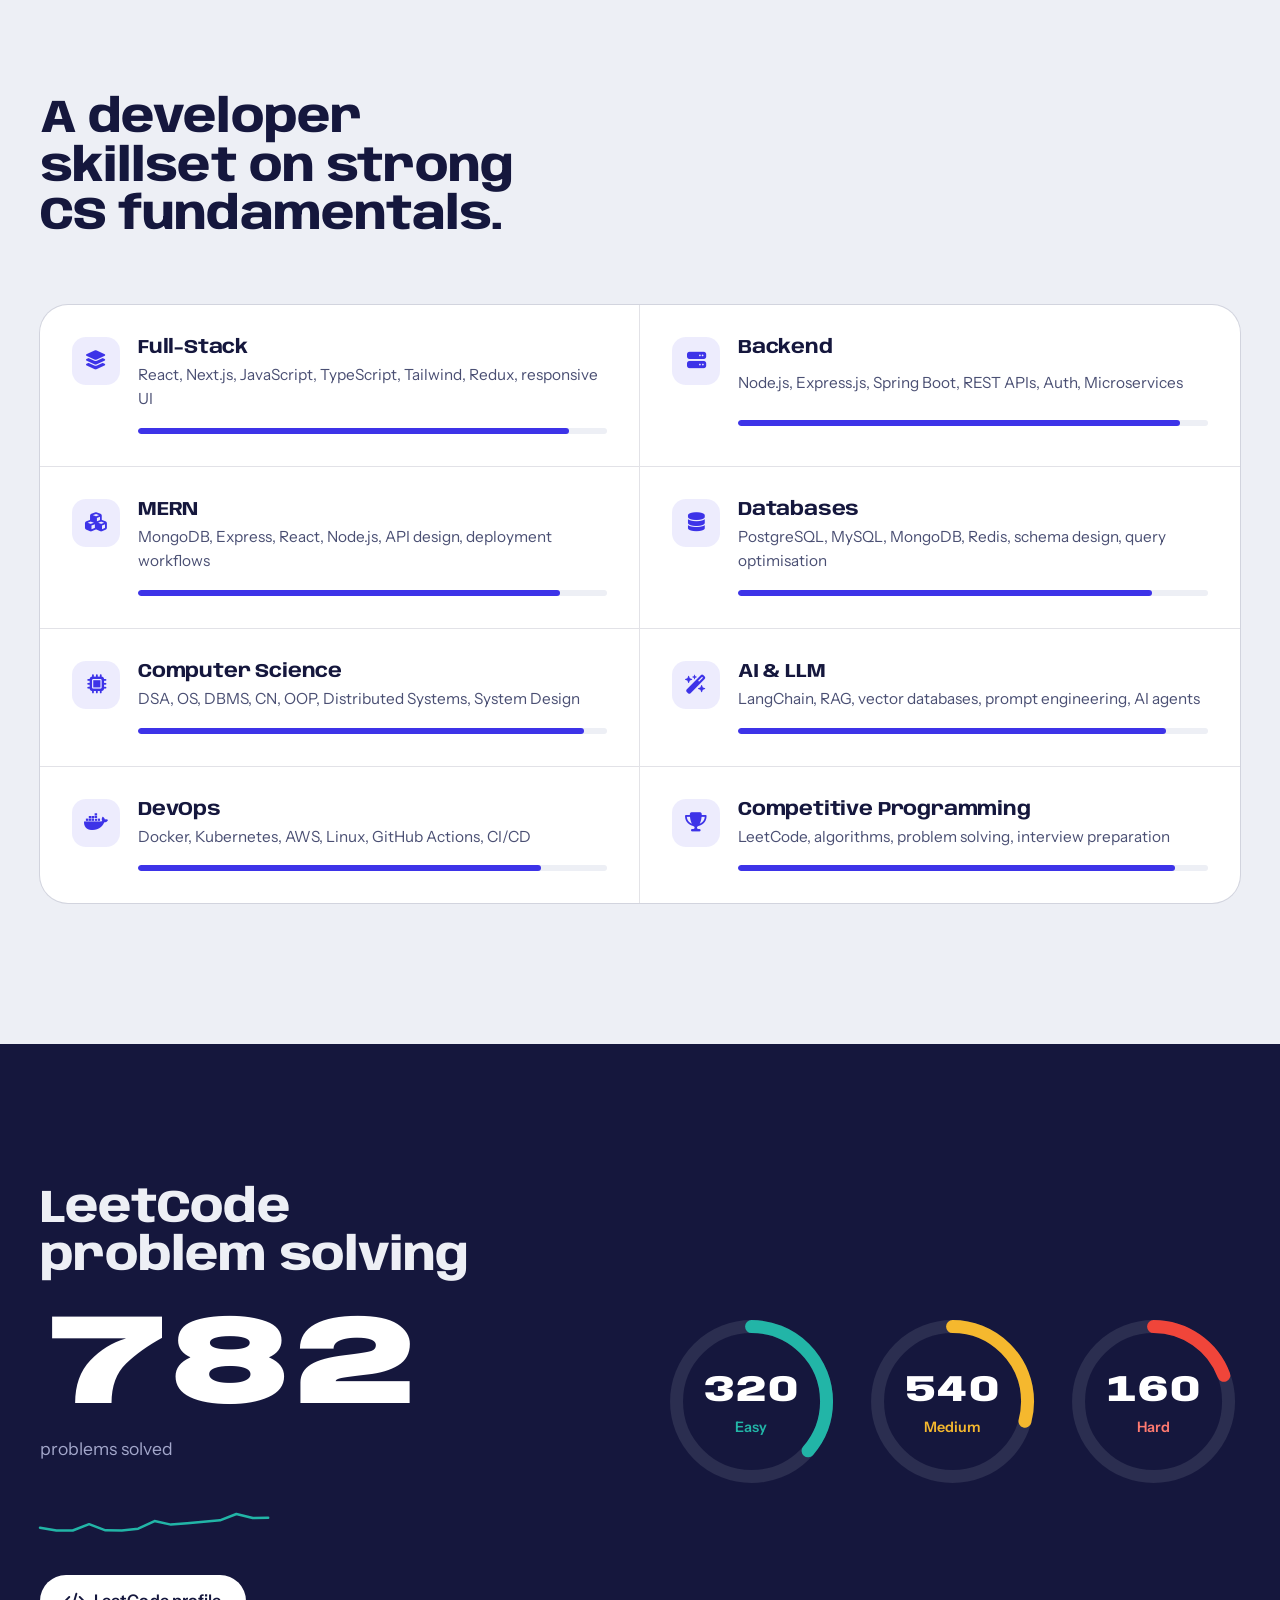
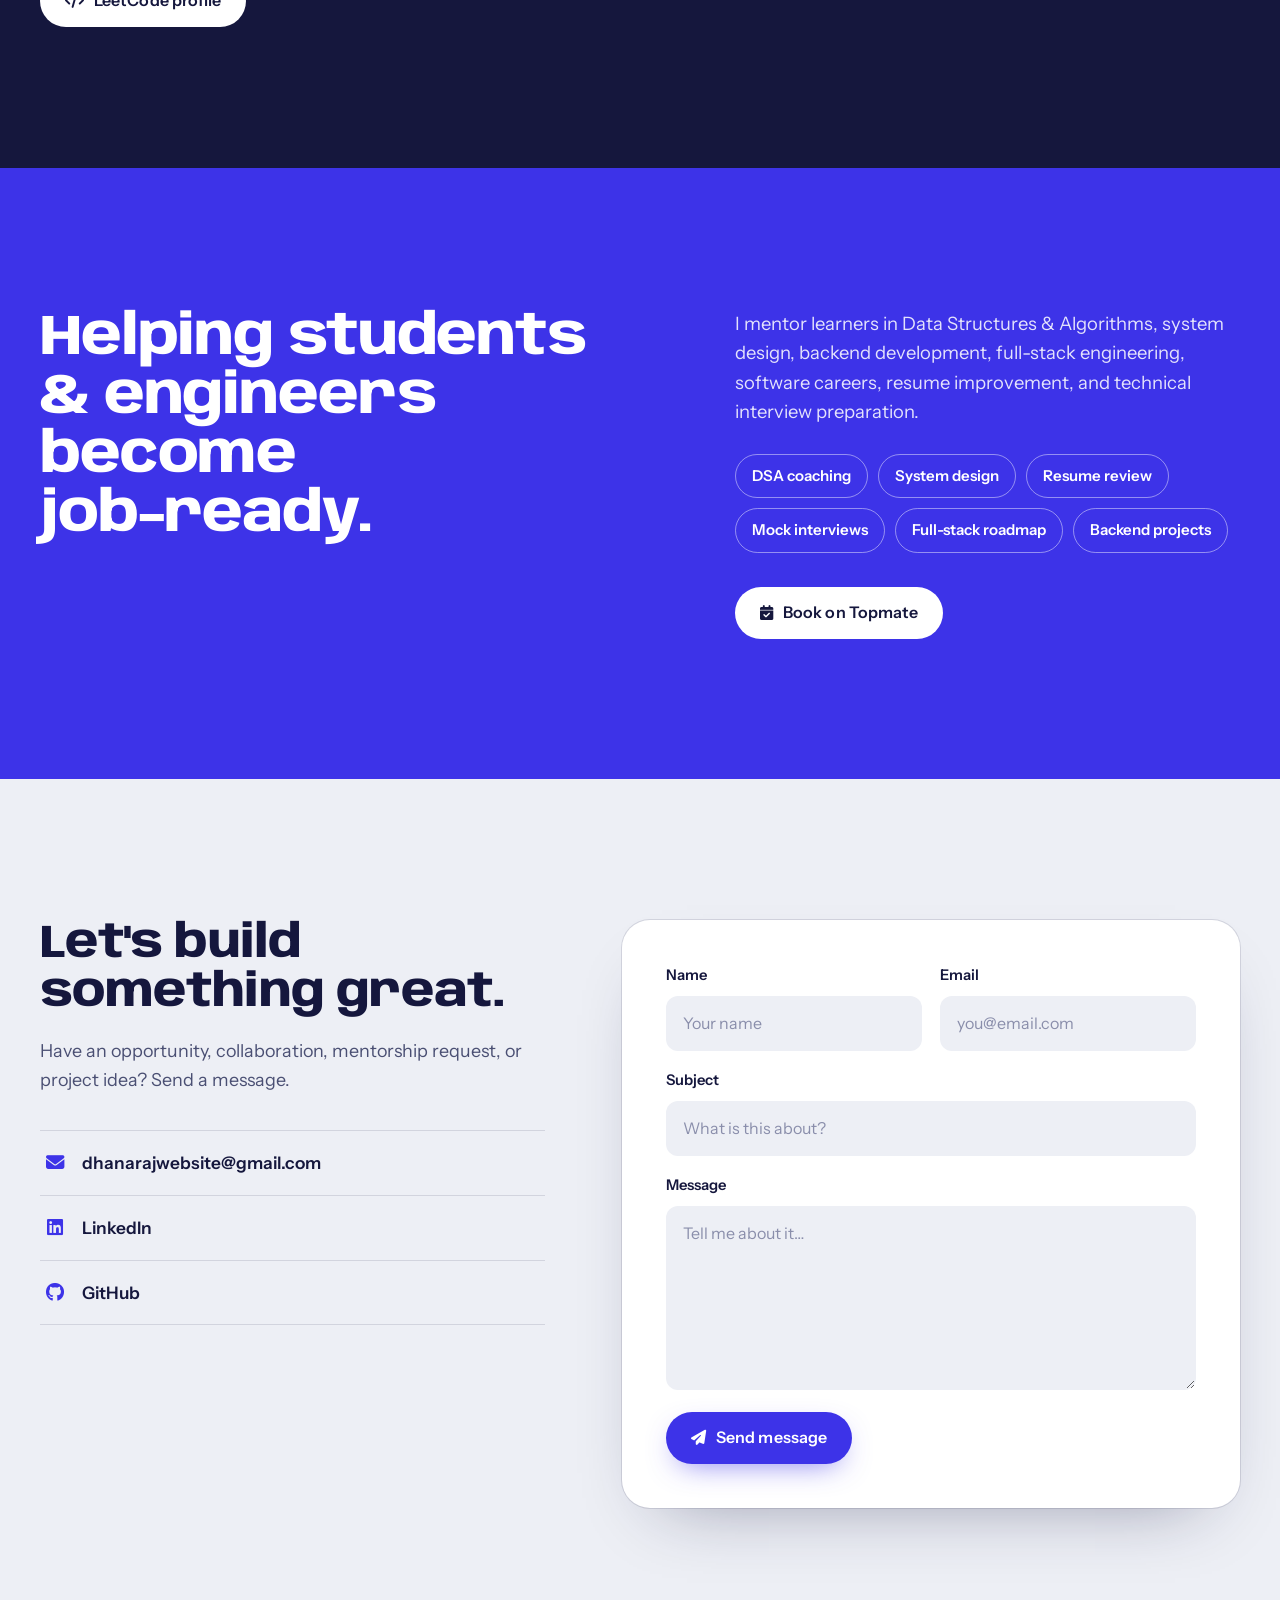
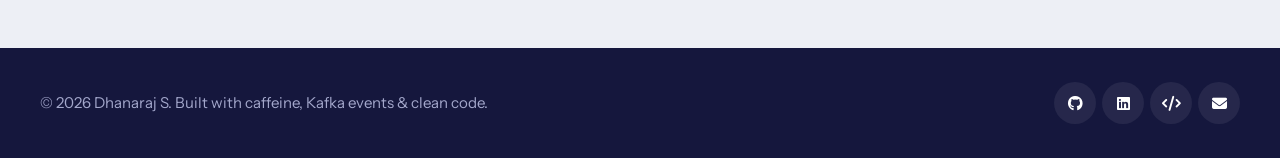
==== commit c98a564e: "Update index.html" ====
--- a/index.html
+++ b/index.html
@@ -8,7 +8,7 @@
   <meta name="theme-color" content="#3D33E8" />
   <meta property="og:title" content="Dhanaraj S — Software Engineer" />
   <meta property="og:description" content="Backend systems, React/MERN apps, LLM products and developer tools." />
-  <meta property="og:image" content="images/profile_main.jpeg" />
+  <meta property="og:image" content="images/profile_main.png" />
   <link rel="icon" href="favicon.ico" />
   <link rel="preconnect" href="https://fonts.googleapis.com" />
   <link rel="preconnect" href="https://fonts.gstatic.com" crossorigin />
@@ -49,7 +49,7 @@
 
   <header class="site-header" id="siteHeader">
     <a class="brand" href="#home" aria-label="Dhanaraj S — home">
-      <img src="images/profile_main.jpeg" alt="" width="40" height="40" />
+      <img src="images/profile_main.png" alt="" width="40" height="40" />
       <span>Dhanaraj S</span>
     </a>
     <nav class="site-nav" id="primaryNav" aria-label="Primary">
@@ -94,7 +94,7 @@
         </div>
 
         <figure class="hero-photo tilt">
-          <img src="images/profile_main.jpeg" alt="Dhanaraj S smiling by a harbour on a sunny day" width="1448" height="1086" fetchpriority="high" />
+          <img src="images/profile_main.png" alt="Dhanaraj S smiling by a harbour on a sunny day" width="1448" height="1086" fetchpriority="high" />
           <figcaption class="status-badge"><span class="pulse-dot" aria-hidden="true"></span> Open to opportunities</figcaption>
         </figure>
       </div>
